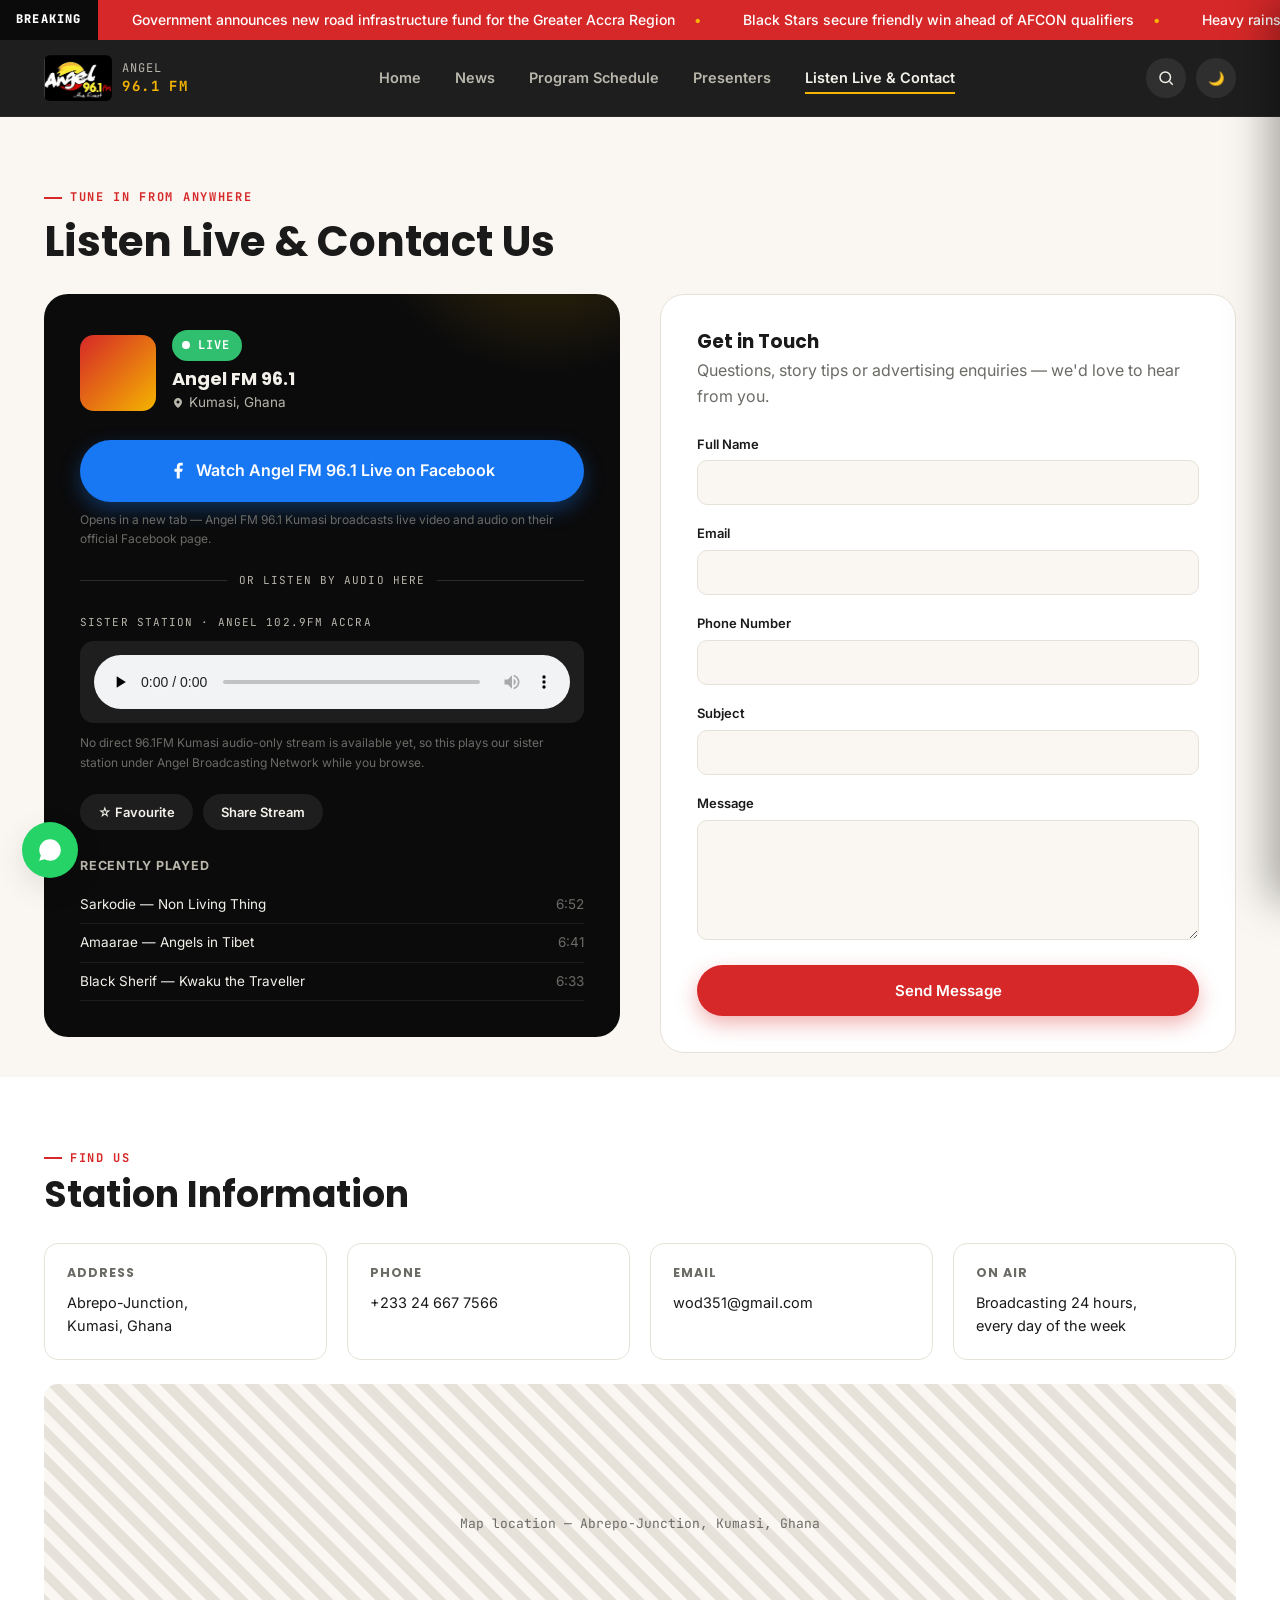
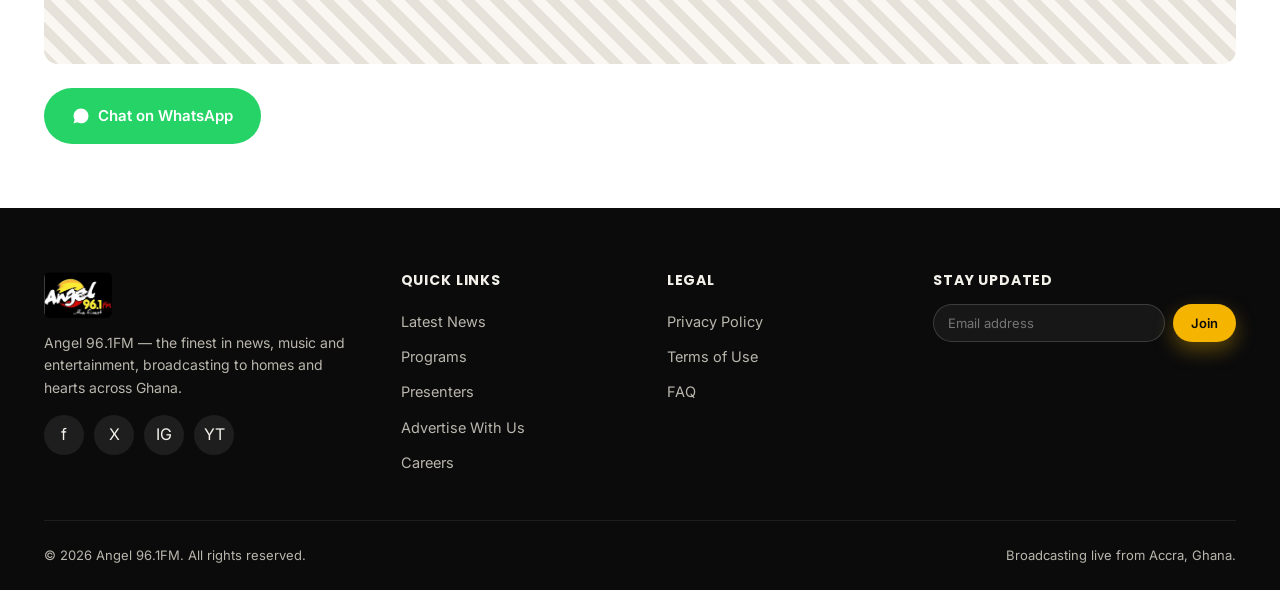
==== listen.html @ 58bf3970 "Add files via upload" ====
<!DOCTYPE html>
<html lang="en">
<head>
<meta charset="UTF-8" />
<meta name="viewport" content="width=device-width, initial-scale=1.0" />
<title>Listen Live & Contact | Angel 96.1FM</title>
<meta name="description" content="Listen to Angel 96.1FM live online and get in touch with the station — address, phone, email and contact form." />
<link rel="icon" href="images/logo.jpg" />
<link rel="preconnect" href="https://fonts.googleapis.com" />
<link rel="preconnect" href="https://fonts.gstatic.com" crossorigin />
<link href="https://fonts.googleapis.com/css2?family=Poppins:wght@500;600;700;800&family=Inter:wght@400;500;600;700&family=JetBrains+Mono:wght@500;700;800&display=swap" rel="stylesheet" />
<link rel="stylesheet" href="css/style.css" />
<link rel="stylesheet" href="css/pages.css" />
<link rel="stylesheet" href="css/animations.css" />
<link rel="stylesheet" href="css/responsive.css" />
</head>
<body>
<a href="#main" class="skip-link">Skip to content</a>

<header class="site-header">
  <div class="ticker" role="marquee" aria-label="Breaking news">
    <span class="ticker-tag">BREAKING</span>
    <div class="ticker-track">
      <span>Government announces new road infrastructure fund for the Greater Accra Region</span>
      <span>Black Stars secure friendly win ahead of AFCON qualifiers</span>
      <span>Heavy rains expected this weekend — Meteo Agency issues advisory</span>
      <span>Government announces new road infrastructure fund for the Greater Accra Region</span>
      <span>Black Stars secure friendly win ahead of AFCON qualifiers</span>
    </div>
  </div>
  <div class="container header-inner">
    <a href="index.html" class="brand" aria-label="Angel 96.1FM Home">
      <img src="images/logo.jpg" alt="Angel 96.1FM logo" width="46" height="46" />
      <span class="brand-text">ANGEL<strong>96.1 FM</strong></span>
    </a>
    <nav class="main-nav" aria-label="Primary">
      <a href="index.html">Home</a>
      <a href="news.html">News</a>
      <a href="schedule.html">Program Schedule</a>
      <a href="presenters.html">Presenters</a>
      <a href="listen.html">Listen Live &amp; Contact</a>
    </nav>
    <div class="header-actions">
      <button class="icon-btn search-toggle" aria-label="Toggle search" aria-expanded="false">
        <svg width="18" height="18" viewBox="0 0 24 24" fill="none" stroke="currentColor" stroke-width="2"><circle cx="11" cy="11" r="7"/><path d="m21 21-4.3-4.3"/></svg>
      </button>
      <button class="icon-btn theme-toggle" aria-label="Toggle dark mode">🌙</button>
      <button class="icon-btn hamburger" aria-label="Open menu" aria-expanded="false">
        <svg width="20" height="20" viewBox="0 0 24 24" fill="none" stroke="currentColor" stroke-width="2"><path d="M3 6h18M3 12h18M3 18h18"/></svg>
      </button>
    </div>
  </div>
  <div class="search-panel">
    <div class="container">
      <form role="search">
        <label class="visually-hidden" for="site-search">Search</label>
        <input id="site-search" type="search" placeholder="Search news, presenters, programs…" autocomplete="off" />
        <button type="submit" class="btn btn-gold btn-sm">Search</button>
      </form>
    </div>
  </div>
</header>

<div class="scrim"></div>
<nav class="mobile-nav" aria-label="Mobile">
  <button class="icon-btn close-drawer" aria-label="Close menu">
    <svg width="18" height="18" viewBox="0 0 24 24" fill="none" stroke="currentColor" stroke-width="2"><path d="M18 6 6 18M6 6l12 12"/></svg>
  </button>
  <a href="index.html">Home</a>
  <a href="news.html">News</a>
  <a href="schedule.html">Program Schedule</a>
  <a href="presenters.html">Presenters</a>
  <a href="listen.html">Listen Live &amp; Contact</a>
</nav>

<main id="main">
  <section style="padding-bottom:24px;">
    <div class="container">
      <span class="eyebrow">Tune in from anywhere</span>
      <h1 style="font-size:clamp(28px,4vw,42px);margin:10px 0 28px;">Listen Live &amp; Contact Us</h1>

      <div class="listen-split">

        <!-- ============ AUDIO PLAYER ============ -->
        <div class="player-card reveal" data-player>
          <div class="player-top">
            <div class="player-art-wrap">
              <span class="signal-ring" aria-hidden="true"></span>
              <span class="signal-ring r2" aria-hidden="true"></span>
              <span class="signal-ring r3" aria-hidden="true"></span>
              <div class="player-art floaty" aria-hidden="true"></div>
            </div>
            <div class="player-track">
              <span class="live-badge"><span class="live-dot"></span>LIVE</span>
              <h4 style="margin-top:8px;">Angel FM 96.1</h4>
              <p class="player-location">
                <svg width="12" height="12" viewBox="0 0 24 24" fill="currentColor"><path d="M12 2C7.6 2 4 5.6 4 10c0 6 8 12 8 12s8-6 8-12c0-4.4-3.6-8-8-8Zm0 11a3 3 0 1 1 0-6 3 3 0 0 1 0 6Z"/></svg>
                Kumasi, Ghana
              </p>
            </div>
          </div>

          <a href="https://www.facebook.com/angelfmkumasi/live/" target="_blank" rel="noopener"
             class="btn btn-facebook btn-block" style="margin-top:24px;position:relative;z-index:2;font-size:16px;padding:16px;">
            <svg width="18" height="18" viewBox="0 0 24 24" fill="currentColor"><path d="M13 22v-9h3l1-4h-4V6.5c0-1.16.32-1.95 2-1.95h2V1.09C16.66 1.06 15.44 1 14 1c-2.9 0-4.9 1.77-4.9 5.02V9H6v4h3v9h4z"/></svg>
            Watch Angel FM 96.1 Live on Facebook
          </a>
          <p class="text-muted" style="font-size:12px;margin-top:8px;position:relative;z-index:2;">
            Opens in a new tab — Angel FM 96.1 Kumasi broadcasts live video and audio on their official Facebook page.
          </p>

          <div class="listen-divider">or listen by audio here</div>

          <span class="listen-option-label">Sister station · Angel 102.9FM Accra</span>
          <div style="position:relative;z-index:2;background:rgba(255,255,255,.08);border-radius:14px;padding:14px;">
            <audio controls preload="none" style="width:100%;display:block;" aria-label="Angel 102.9FM Accra live stream">
              <source src="https://angelfmaccra-atunwadigital.streamguys1.com/angelfmaccra" type="audio/mpeg" />
              Your browser doesn't support embedded audio.
              <a href="https://angelfmaccra-atunwadigital.streamguys1.com/angelfmaccra" style="color:var(--gold);">Open the stream directly</a>.
            </audio>
          </div>
          <p class="text-muted" style="font-size:12px;margin-top:10px;position:relative;z-index:2;">
            No direct 96.1FM Kumasi audio-only stream is available yet, so this plays our sister station under Angel Broadcasting Network while you browse.
          </p>

          <div class="player-actions">
            <button class="btn btn-ghost btn-sm" data-favorite>☆ Favourite</button>
            <button class="btn btn-ghost btn-sm" data-share>Share Stream</button>
          </div>

          <div class="recently-played">
            <h5>Recently Played</h5>
            <div class="rp-item"><span>Sarkodie — Non Living Thing</span><span class="text-muted">6:52</span></div>
            <div class="rp-item"><span>Amaarae — Angels in Tibet</span><span class="text-muted">6:41</span></div>
            <div class="rp-item"><span>Black Sherif — Kwaku the Traveller</span><span class="text-muted">6:33</span></div>
          </div>
        </div>

        <!-- ============ CONTACT FORM ============ -->
        <div class="contact-form reveal">
          <h3 style="margin-bottom:6px;">Get in Touch</h3>
          <p class="text-muted" style="margin-bottom:24px;">Questions, story tips or advertising enquiries — we'd love to hear from you.</p>

          <form data-contact-form novalidate>
            <div class="form-row">
              <label for="full-name">Full Name</label>
              <input id="full-name" type="text" data-required />
              <span class="err-text">Please enter your full name.</span>
            </div>
            <div class="form-row">
              <label for="email">Email</label>
              <input id="email" type="email" data-required />
              <span class="err-text">Please enter a valid email address.</span>
            </div>
            <div class="form-row">
              <label for="phone">Phone Number</label>
              <input id="phone" type="tel" data-required />
              <span class="err-text">Please enter a valid phone number.</span>
            </div>
            <div class="form-row">
              <label for="subject">Subject</label>
              <input id="subject" type="text" data-required />
              <span class="err-text">Please enter a subject.</span>
            </div>
            <div class="form-row">
              <label for="message">Message</label>
              <textarea id="message" data-required></textarea>
              <span class="err-text">Please enter your message.</span>
            </div>
            <button type="submit" class="btn btn-primary btn-block">Send Message</button>
            <p class="form-msg ok form-success hidden" role="status" style="color:var(--live);margin-top:14px;">Thanks — your message has been sent. We'll get back to you shortly.</p>
          </form>
        </div>
      </div>
    </div>
  </section>

  <section class="bg-paper">
    <div class="container">
      <div class="section-head reveal">
        <div><span class="eyebrow">Find us</span><h2>Station Information</h2></div>
      </div>
      <div class="station-info-grid reveal">
        <div class="util-card">
          <h4>Address</h4>
          <p style="font-size:14.5px;">Abrepo-Junction,<br>Kumasi, Ghana</p>
        </div>
        <div class="util-card">
          <h4>Phone</h4>
          <p style="font-size:14.5px;">+233 24 667 7566</p>
        </div>
        <div class="util-card">
          <h4>Email</h4>
          <p style="font-size:14.5px;">wod351@gmail.com</p>
        </div>
        <div class="util-card">
          <h4>On Air</h4>
          <p style="font-size:14.5px;">Broadcasting 24 hours,<br>every day of the week</p>
        </div>
      </div>
      <div class="map-placeholder reveal">Map location — Abrepo-Junction, Kumasi, Ghana</div>
      <div style="margin-top:24px;" class="reveal">
        <a href="https://wa.me/233246677566" class="btn btn-primary" style="background:#25D366;box-shadow:none;">
          <svg width="18" height="18" viewBox="0 0 24 24" fill="currentColor"><path d="M12.04 2C6.58 2 2.13 6.45 2.13 11.91c0 1.9.53 3.68 1.44 5.2L2 22l5.02-1.53a9.86 9.86 0 0 0 5.02 1.36h.01c5.46 0 9.9-4.45 9.9-9.92C21.95 6.45 17.5 2 12.04 2Z"/></svg>
          Chat on WhatsApp
        </a>
      </div>
    </div>
  </section>
</main>

<a href="https://wa.me/233246677566" class="wa-float" aria-label="Chat on WhatsApp">
  <svg width="26" height="26" viewBox="0 0 24 24" fill="currentColor"><path d="M12.04 2C6.58 2 2.13 6.45 2.13 11.91c0 1.9.53 3.68 1.44 5.2L2 22l5.02-1.53a9.86 9.86 0 0 0 5.02 1.36h.01c5.46 0 9.9-4.45 9.9-9.92C21.95 6.45 17.5 2 12.04 2Z"/></svg>
</a>

<footer class="site-footer">
  <div class="container">
    <div class="footer-grid">
      <div class="footer-brand">
        <a href="index.html" class="brand"><img src="images/logo.jpg" alt="Angel 96.1FM" width="42" height="42" /></a>
        <p>Angel 96.1FM — the finest in news, music and entertainment, broadcasting to homes and hearts across Ghana.</p>
        <div class="footer-social">
          <a href="https://www.facebook.com/angelfmkumasi/" target="_blank" rel="noopener" class="icon-btn" aria-label="Facebook">f</a>
          <a href="#" class="icon-btn" aria-label="Twitter">X</a>
          <a href="#" class="icon-btn" aria-label="Instagram">IG</a>
          <a href="#" class="icon-btn" aria-label="YouTube">YT</a>
        </div>
      </div>
      <div class="footer-col">
        <h4>Quick Links</h4>
        <a href="news.html">Latest News</a>
        <a href="schedule.html">Programs</a>
        <a href="presenters.html">Presenters</a>
        <a href="listen.html">Advertise With Us</a>
        <a href="#">Careers</a>
      </div>
      <div class="footer-col programs">
        <h4>Legal</h4>
        <a href="#">Privacy Policy</a>
        <a href="#">Terms of Use</a>
        <a href="#">FAQ</a>
      </div>
      <div class="footer-col">
        <h4>Stay Updated</h4>
        <form class="newsletter-mini" novalidate>
          <input type="email" placeholder="Email address" required aria-label="Email address" />
          <button type="submit" class="btn btn-gold btn-sm">Join</button>
        </form>
        <div class="form-msg" role="status"></div>
      </div>
    </div>
    <div class="footer-bottom">
      <span>© 2026 Angel 96.1FM. All rights reserved.</span>
      <span>Broadcasting live from Accra, Ghana.</span>
    </div>
  </div>
</footer>

<button class="back-to-top" aria-label="Back to top">
  <svg width="20" height="20" viewBox="0 0 24 24" fill="none" stroke="currentColor" stroke-width="2"><path d="m18 15-6-6-6 6"/></svg>
</button>

<script src="js/app.js"></script>
<script src="js/search.js"></script>
<script src="js/audio.js"></script>
</body>
</html>
---- css/style.css ----
/* ============================================================
   ANGEL 96.1FM — CORE STYLESHEET
   Design tokens, base elements, header, footer, shared components
   ============================================================ */

/* ---------- Design Tokens ---------- */
:root{
  /* Brand palette — pulled from the station's own logo mark */
  --ink:        #0B0B0C;   /* near-black, header/hero/footer ground */
  --ink-soft:   #17171A;   /* raised panels on dark ground */
  --red:        #D62828;   /* Angel red */
  --red-dark:   #A81E1E;
  --gold:       #F4B400;   /* sunburst gold from the logo */
  --gold-soft:  #FFD866;
  --cream:      #FAF7F2;   /* page background */
  --paper:      #FFFFFF;   /* card background */
  --line:       #E7E2D9;   /* hairline borders on light ground */
  --text:       #1A1A1A;
  --text-muted: #6B6B66;
  --text-on-ink:#F3F1EA;
  --text-on-ink-muted: #B9B6AC;
  --live:       #2FBF6E;   /* on-air green */

  --font-display: "Poppins", "Segoe UI", sans-serif;
  --font-body:    "Inter", "Segoe UI", sans-serif;
  --font-mono:    "JetBrains Mono", "Courier New", monospace;

  --radius-sm: 8px;
  --radius-md: 14px;
  --radius-lg: 24px;

  --shadow-sm: 0 2px 10px rgba(11,11,12,0.06);
  --shadow-md: 0 10px 30px rgba(11,11,12,0.10);
  --shadow-lg: 0 20px 60px rgba(11,11,12,0.18);

  --ease: cubic-bezier(.22,.9,.32,1);
  --header-h: 76px;
  --ticker-h: 40px;
}

[data-theme="dark"]{
  --cream: #101012;
  --paper: #18181B;
  --line:  #2A2A2E;
  --text:  #F3F1EA;
  --text-muted: #9C998F;
  --text-on-ink: #F3F1EA;
}

/* ---------- Reset ---------- */
*, *::before, *::after{ box-sizing:border-box; }
html{ scroll-behavior:smooth; }
body{
  margin:0;
  background:var(--cream);
  color:var(--text);
  font-family:var(--font-body);
  line-height:1.6;
  -webkit-font-smoothing:antialiased;
  transition:background .35s var(--ease), color .35s var(--ease);
}
img{ max-width:100%; display:block; }
a{ color:inherit; text-decoration:none; }
ul{ margin:0; padding:0; list-style:none; }
button{ font-family:inherit; cursor:pointer; }
input, textarea, select{ font-family:inherit; }
h1,h2,h3,h4{ font-family:var(--font-display); margin:0; line-height:1.15; }
p{ margin:0; }

.container{ max-width:1240px; margin:0 auto; padding:0 24px; }

/* Visible focus states — accessibility */
a:focus-visible, button:focus-visible, input:focus-visible,
textarea:focus-visible, select:focus-visible, [tabindex]:focus-visible{
  outline:3px solid var(--gold);
  outline-offset:2px;
  border-radius:4px;
}
.skip-link{
  position:absolute; left:-999px; top:0; background:var(--gold); color:var(--ink);
  padding:10px 16px; z-index:2000; font-weight:600; border-radius:0 0 8px 0;
}
.skip-link:focus{ left:0; }

@media (prefers-reduced-motion: reduce){
  *{ animation-duration:0.001ms !important; animation-iteration-count:1 !important; transition-duration:0.001ms !important; scroll-behavior:auto !important; }
}

/* ---------- Eyebrow / section labels ---------- */
.eyebrow{
  display:inline-flex; align-items:center; gap:8px;
  font-family:var(--font-mono); font-size:12px; letter-spacing:.14em; text-transform:uppercase;
  color:var(--red); font-weight:700;
}
.eyebrow::before{ content:""; width:18px; height:2px; background:var(--red); display:inline-block; }

.section-head{ display:flex; align-items:flex-end; justify-content:space-between; gap:16px; margin-bottom:28px; flex-wrap:wrap; }
.section-head h2{ font-size:clamp(24px,3.2vw,36px); margin-top:6px; }
.section-link{ font-weight:600; font-size:14px; color:var(--red); border-bottom:2px solid transparent; transition:border-color .2s var(--ease); white-space:nowrap; }
.section-link:hover{ border-color:var(--red); }

section{ padding:64px 0; }
.bg-ink{ background:var(--ink); color:var(--text-on-ink); }
.bg-paper{ background:var(--paper); }

/* ---------- Buttons ---------- */
.btn{
  display:inline-flex; align-items:center; justify-content:center; gap:8px;
  padding:14px 26px; border-radius:999px; font-weight:600; font-size:15px;
  border:2px solid transparent; transition:transform .25s var(--ease), box-shadow .25s var(--ease), background .25s var(--ease), color .25s var(--ease);
  white-space:nowrap;
}
.btn:hover{ transform:translateY(-2px); }
.btn-primary{ background:var(--red); color:#fff; box-shadow:0 8px 20px rgba(214,40,40,.35); }
.btn-primary:hover{ background:var(--red-dark); box-shadow:0 12px 28px rgba(214,40,40,.45); }
.btn-gold{ background:var(--gold); color:var(--ink); box-shadow:0 8px 20px rgba(244,180,0,.35); }
.btn-gold:hover{ background:var(--gold-soft); }
.btn-outline{ background:transparent; border-color:currentColor; color:inherit; }
.btn-outline:hover{ background:currentColor; }
.btn-outline:hover{ color:var(--ink); }
.btn-ghost{ background:rgba(255,255,255,.08); color:var(--text-on-ink); }
.btn-sm{ padding:8px 16px; font-size:13px; }
.btn-block{ width:100%; }

/* ---------- Live pulse badge ---------- */
.live-badge{
  display:inline-flex; align-items:center; gap:8px; background:var(--live); color:#fff;
  font-family:var(--font-mono); font-weight:700; font-size:12px; letter-spacing:.08em;
  padding:6px 12px 6px 10px; border-radius:999px;
}
.live-dot{ width:8px; height:8px; border-radius:50%; background:#fff; animation:pulse 1.6s infinite; }

/* ---------- Header ---------- */
.site-header{
  position:sticky; top:0; z-index:1000;
  background:rgba(11,11,12,.92); backdrop-filter:blur(10px);
  border-bottom:1px solid rgba(255,255,255,.08);
  transition:transform .3s var(--ease);
}
.header-inner{
  height:var(--header-h); display:flex; align-items:center; gap:20px; justify-content:space-between;
}
.brand{ display:flex; align-items:center; gap:10px; flex-shrink:0; }
.brand img{ height:46px; width:auto; border-radius:6px; }
.brand-text{ font-family:var(--font-mono); font-size:12px; color:var(--text-on-ink-muted); letter-spacing:.08em; line-height:1.3; }
.brand-text strong{ display:block; color:var(--gold); font-size:14px; letter-spacing:.1em; }

.main-nav{ display:flex; align-items:center; gap:2px; }
.main-nav a{
  position:relative; padding:10px 16px; font-weight:600; font-size:14.5px; color:var(--text-on-ink-muted);
  transition:color .2s var(--ease);
}
.main-nav a::after{
  content:""; position:absolute; left:16px; right:16px; bottom:6px; height:2px; background:var(--gold);
  transform:scaleX(0); transform-origin:left; transition:transform .25s var(--ease);
}
.main-nav a:hover, .main-nav a.active{ color:var(--text-on-ink); }
.main-nav a:hover::after, .main-nav a.active::after{ transform:scaleX(1); }

.header-actions{ display:flex; align-items:center; gap:10px; }
.icon-btn{
  width:40px; height:40px; display:inline-flex; align-items:center; justify-content:center;
  border-radius:50%; background:rgba(255,255,255,.08); color:var(--text-on-ink); border:none;
  transition:background .2s var(--ease), transform .2s var(--ease);
}
.icon-btn:hover{ background:rgba(255,255,255,.18); transform:translateY(-1px); }
.hamburger{ display:none; }

.search-panel{
  position:absolute; left:0; right:0; top:100%; background:var(--ink-soft);
  border-bottom:1px solid rgba(255,255,255,.08); padding:0; max-height:0; overflow:hidden;
  transition:max-height .3s var(--ease), padding .3s var(--ease);
}
.search-panel.open{ max-height:120px; padding:20px 0; }
.search-panel form{ display:flex; gap:10px; }
.search-panel input{
  flex:1; background:rgba(255,255,255,.06); border:1px solid rgba(255,255,255,.14); color:#fff;
  padding:14px 18px; border-radius:999px; font-size:15px;
}
.search-panel input::placeholder{ color:var(--text-on-ink-muted); }

/* ---------- Breaking news ticker ---------- */
.ticker{
  background:var(--red); color:#fff; height:var(--ticker-h); overflow:hidden; position:relative;
  display:flex; align-items:center;
}
.ticker-tag{
  background:var(--ink); font-family:var(--font-mono); font-weight:800; font-size:12px; letter-spacing:.1em;
  padding:0 16px; height:100%; display:flex; align-items:center; flex-shrink:0; z-index:2;
}
.ticker-track{ display:flex; white-space:nowrap; animation:ticker 28s linear infinite; }
.ticker-track span{ padding:0 34px; font-size:14px; font-weight:500; position:relative; }
.ticker-track span::after{ content:"•"; position:absolute; right:8px; color:var(--gold); }
.ticker:hover .ticker-track{ animation-play-state:paused; }

/* ---------- Mobile nav drawer ---------- */
.mobile-nav{
  position:fixed; inset:0 0 0 auto; width:min(320px,84vw); background:var(--ink-soft); z-index:1200;
  transform:translateX(100%); transition:transform .35s var(--ease); padding:100px 28px 28px;
  box-shadow:-10px 0 40px rgba(0,0,0,.35);
}
.mobile-nav.open{ transform:translateX(0); }
.mobile-nav a{ display:block; padding:16px 0; font-size:19px; font-weight:600; color:var(--text-on-ink); border-bottom:1px solid rgba(255,255,255,.08); }
.mobile-nav .close-drawer{ position:absolute; top:24px; right:24px; }
.scrim{ position:fixed; inset:0; background:rgba(0,0,0,.5); z-index:1100; opacity:0; pointer-events:none; transition:opacity .3s var(--ease); }
.scrim.show{ opacity:1; pointer-events:auto; }

/* ---------- Footer ---------- */
.site-footer{ background:var(--ink); color:var(--text-on-ink-muted); padding-top:64px; }
.footer-grid{ display:grid; grid-template-columns:1.4fr 1fr 1fr 1.2fr; gap:40px; padding-bottom:40px; border-bottom:1px solid rgba(255,255,255,.08); }
.footer-brand p{ margin-top:14px; font-size:14px; max-width:320px; }
.footer-col h4{ color:var(--text-on-ink); font-size:14px; letter-spacing:.06em; text-transform:uppercase; margin-bottom:16px; }
.footer-col a{ display:block; padding:6px 0; font-size:14.5px; transition:color .2s var(--ease), transform .2s var(--ease); }
.footer-col a:hover{ color:var(--gold); transform:translateX(3px); }
.footer-social{ display:flex; gap:10px; margin-top:16px; }
.newsletter-mini{ display:flex; gap:8px; margin-top:14px; }
.newsletter-mini input{ flex:1; padding:10px 14px; border-radius:999px; border:1px solid rgba(255,255,255,.16); background:rgba(255,255,255,.05); color:#fff; font-size:13px; }
.footer-bottom{ display:flex; justify-content:space-between; align-items:center; padding:24px 0; font-size:13px; flex-wrap:wrap; gap:12px; }

.back-to-top{
  position:fixed; right:22px; bottom:22px; width:48px; height:48px; border-radius:50%;
  background:var(--gold); color:var(--ink); border:none; display:flex; align-items:center; justify-content:center;
  box-shadow:var(--shadow-md); opacity:0; pointer-events:none; transform:translateY(12px);
  transition:opacity .3s var(--ease), transform .3s var(--ease); z-index:900;
}
.back-to-top.show{ opacity:1; pointer-events:auto; transform:translateY(0); }

/* ---------- Sticky mobile listen button ---------- */
.sticky-listen{
  position:fixed; left:0; right:0; bottom:0; z-index:950; display:none;
  background:var(--ink); padding:12px 16px; border-top:1px solid rgba(255,255,255,.1);
}

/* ---------- Cards ---------- */
.card{
  background:var(--paper); border-radius:var(--radius-md); overflow:hidden; border:1px solid var(--line);
  transition:transform .3s var(--ease), box-shadow .3s var(--ease);
}
.card:hover{ transform:translateY(-6px); box-shadow:var(--shadow-md); }
.card-media{ position:relative; aspect-ratio:16/10; overflow:hidden; background:#ddd; }
.card-media img{ width:100%; height:100%; object-fit:cover; transition:transform .5s var(--ease); }
.card:hover .card-media img{ transform:scale(1.08); }
.card-cat{
  position:absolute; top:12px; left:12px; background:var(--red); color:#fff; font-size:11px; font-weight:700;
  letter-spacing:.06em; text-transform:uppercase; padding:5px 10px; border-radius:999px;
}
.card-body{ padding:18px 20px 20px; }
.card-body h3{ font-size:18px; margin-bottom:8px; }
.card-meta{ display:flex; gap:12px; font-size:12.5px; color:var(--text-muted); margin-top:12px; font-family:var(--font-mono); }
.card-desc{ color:var(--text-muted); font-size:14.5px; }
.card-readmore{ display:inline-flex; align-items:center; gap:6px; margin-top:14px; font-weight:700; font-size:13.5px; color:var(--red); }
.card-readmore svg{ transition:transform .2s var(--ease); }
.card:hover .card-readmore svg{ transform:translateX(4px); }

/* Loading skeleton */
.skeleton{ position:relative; overflow:hidden; background:var(--line); }
.skeleton::after{
  content:""; position:absolute; inset:0; transform:translateX(-100%);
  background:linear-gradient(90deg, transparent, rgba(255,255,255,.5), transparent);
  animation:shimmer 1.4s infinite;
}

/* ---------- Reveal on scroll ---------- */
.reveal{ opacity:0; transform:translateY(24px); transition:opacity .7s var(--ease), transform .7s var(--ease); }
.reveal.in{ opacity:1; transform:translateY(0); }

/* ---------- Frequency dial signature element ---------- */
.dial{
  position:relative; width:180px; height:180px; border-radius:50%;
  background:conic-gradient(from -90deg, var(--gold) 0deg, var(--gold-soft) 40deg, transparent 41deg 360deg);
  display:flex; align-items:center; justify-content:center; flex-shrink:0;
}
.dial::before{ content:""; position:absolute; inset:14px; border-radius:50%; background:var(--ink); border:1px solid rgba(255,255,255,.1); }
.dial-readout{ position:relative; z-index:2; text-align:center; font-family:var(--font-mono); color:var(--text-on-ink); }
.dial-readout .num{ font-size:30px; font-weight:800; color:var(--gold); }
.dial-readout .unit{ font-size:11px; letter-spacing:.14em; color:var(--text-on-ink-muted); }

/* ---------- Utility ---------- */
.hidden{ display:none !important; }
.text-muted{ color:var(--text-muted); }
.center{ text-align:center; }
---- css/pages.css ----
/* ============================================================
   ANGEL 96.1FM — PAGE SECTIONS
   ============================================================ */

/* ---------- Grids ---------- */
.grid-2{ display:grid; grid-template-columns:1fr 1fr; gap:24px; }
.grid-3{ display:grid; grid-template-columns:repeat(3,1fr); gap:24px; }
.grid-4{ display:grid; grid-template-columns:repeat(4,1fr); gap:20px; }

/* ---------- HERO ---------- */
.hero{
  position:relative; background:var(--ink); color:var(--text-on-ink); overflow:hidden;
  padding:72px 0 88px;
}
.hero::before{
  content:""; position:absolute; top:-30%; right:-10%; width:640px; height:640px; border-radius:50%;
  background:radial-gradient(circle, rgba(244,180,0,.28), transparent 70%); filter:blur(10px);
}
.hero::after{
  content:""; position:absolute; bottom:-40%; left:-10%; width:500px; height:500px; border-radius:50%;
  background:radial-gradient(circle, rgba(214,40,40,.22), transparent 70%);
}
.hero-grid{ position:relative; z-index:2; display:grid; grid-template-columns:1.2fr .8fr; gap:48px; align-items:center; }
.hero .eyebrow{ color:var(--gold); }
.hero .eyebrow::before{ background:var(--gold); }
.hero h1{ font-size:clamp(38px,5.4vw,64px); margin:14px 0 16px; }
.hero h1 span{ color:var(--gold); }
.hero-sub{ color:var(--text-on-ink-muted); font-size:17px; max-width:520px; margin-bottom:10px; }
.hero-now{
  display:flex; align-items:center; gap:12px; margin:22px 0 28px; padding:12px 16px;
  background:rgba(255,255,255,.06); border:1px solid rgba(255,255,255,.1); border-radius:999px; width:fit-content;
}
.hero-now .eq{ height:16px; }
.hero-now b{ font-weight:700; }
.hero-ctas{ display:flex; gap:14px; flex-wrap:wrap; }

/* ---------- Search bar (page-wide) ---------- */
.search-inline{ display:flex; gap:10px; max-width:520px; margin:0 auto; }
.search-inline input{
  flex:1; padding:14px 18px; border-radius:999px; border:1px solid var(--line); background:var(--paper); color:var(--text); font-size:15px;
}

/* ---------- Weather / clock / social row ---------- */
.util-row{ display:grid; grid-template-columns:1fr 1fr 1.4fr; gap:20px; }
.util-card{ background:var(--paper); border:1px solid var(--line); border-radius:var(--radius-md); padding:22px; }
.util-card h4{ font-size:12.5px; text-transform:uppercase; letter-spacing:.08em; color:var(--text-muted); margin-bottom:10px; }
.weather-row{ display:flex; align-items:center; justify-content:space-between; }
.weather-temp{ font-family:var(--font-mono); font-size:34px; font-weight:700; }
.clock-display{ font-family:var(--font-mono); font-size:34px; font-weight:700; letter-spacing:.03em; }
.clock-date{ color:var(--text-muted); font-size:13px; margin-top:4px; }
.social-mini{ display:flex; gap:12px; }
.social-mini-card{ flex:1; background:var(--cream); border-radius:var(--radius-sm); padding:14px; text-align:center; border:1px solid var(--line); }
.social-mini-card svg{ margin:0 auto 8px; }

/* ---------- Live Now ---------- */
.live-now{ background:linear-gradient(135deg, var(--ink) 0%, #1c1c1f 100%); color:var(--text-on-ink); border-radius:var(--radius-lg); padding:40px; }
.live-now-grid{ display:grid; grid-template-columns:auto 1fr auto; gap:32px; align-items:center; }
.live-now-art{ width:110px; height:110px; border-radius:var(--radius-md); background:linear-gradient(135deg,var(--red),var(--gold)); display:flex; align-items:center; justify-content:center; }
.live-now-info .show-name{ font-size:24px; margin:10px 0 4px; }
.live-now-info .host{ color:var(--text-on-ink-muted); font-size:14.5px; }
.live-now-stats{ display:flex; gap:28px; align-items:center; }
.stat-block{ text-align:center; }
.stat-block .n{ font-family:var(--font-mono); font-size:26px; font-weight:800; color:var(--gold); }
.stat-block .l{ font-size:11px; color:var(--text-on-ink-muted); letter-spacing:.06em; text-transform:uppercase; }

/* ---------- Ad banner ---------- */
.ad-banner{
  border:2px dashed var(--line); border-radius:var(--radius-md); padding:32px; text-align:center;
  color:var(--text-muted); font-family:var(--font-mono); font-size:13px; letter-spacing:.06em;
}
.ad-sidebar{ height:280px; }

/* ---------- Ad slot carousel (placeholder sponsor creative) ---------- */
.ad-slot{
  position:relative; border-radius:var(--radius-md); overflow:hidden; min-height:120px;
  display:flex; align-items:center; box-shadow:var(--shadow-sm);
}
.ad-slot.ad-sidebar-slot{ min-height:280px; flex-direction:column; justify-content:center; text-align:center; padding:28px 22px; }
.ad-slot-label{
  position:absolute; top:10px; left:10px; font-family:var(--font-mono); font-size:9.5px; letter-spacing:.1em;
  text-transform:uppercase; background:rgba(0,0,0,.25); color:#fff; padding:3px 8px; border-radius:999px; z-index:2;
}
.ad-slide{
  position:absolute; inset:0; display:flex; align-items:center; gap:20px; padding:26px 32px;
  opacity:0; transition:opacity .6s var(--ease); pointer-events:none;
}
.ad-slide.active{ opacity:1; pointer-events:auto; }
.ad-sidebar-slot .ad-slide{ flex-direction:column; justify-content:center; text-align:center; padding:28px 22px; }
.ad-brand-mark{
  width:56px; height:56px; border-radius:14px; display:flex; align-items:center; justify-content:center;
  font-family:var(--font-display); font-weight:800; font-size:20px; flex-shrink:0; color:#fff;
}
.ad-sidebar-slot .ad-brand-mark{ width:64px; height:64px; margin-bottom:14px; font-size:22px; }
.ad-copy{ flex:1; min-width:0; }
.ad-copy .ad-tag{ font-family:var(--font-mono); font-size:10.5px; letter-spacing:.1em; text-transform:uppercase; opacity:.75; }
.ad-copy h4{ font-size:17px; margin:4px 0 4px; }
.ad-copy p{ font-size:13px; opacity:.85; }
.ad-slide .btn{ margin-top:10px; flex-shrink:0; }
.ad-dots{ position:absolute; bottom:10px; left:50%; transform:translateX(-50%); display:flex; gap:6px; z-index:3; }
.ad-dots button{ width:6px; height:6px; border-radius:50%; background:rgba(255,255,255,.5); border:none; padding:0; }
.ad-dots button.active{ background:#fff; width:16px; border-radius:4px; transition:width .3s var(--ease); }

/* Brand palettes — used only as mockup placeholders for local sponsor slots */
.ad-adonko{ background:linear-gradient(120deg,#7a1220,#b3182b); color:#fff; }
.ad-adonko .ad-brand-mark{ background:#f4c430; color:#7a1220; }
.ad-mtn{ background:linear-gradient(120deg,#ffcb05,#ffe066); color:#1a1a1a; }
.ad-mtn .ad-brand-mark{ background:#1a1a1a; color:#ffcb05; }
.ad-telecel{ background:linear-gradient(120deg,#8a1538,#c41e4f); color:#fff; }
.ad-telecel .ad-brand-mark{ background:#fff; color:#8a1538; }
.ad-kasapreko{ background:linear-gradient(120deg,#0b3d2e,#146b4f); color:#fff; }
.ad-kasapreko .ad-brand-mark{ background:#f4c430; color:#0b3d2e; }
.ad-voltic{ background:linear-gradient(120deg,#004c97,#0077c8); color:#fff; }
.ad-voltic .ad-brand-mark{ background:#fff; color:#004c97; }

/* ---------- Newsletter ---------- */
.newsletter-block{
  background:var(--red); color:#fff; border-radius:var(--radius-lg); padding:46px; display:flex;
  align-items:center; justify-content:space-between; gap:24px; flex-wrap:wrap;
}
.newsletter-block h3{ font-size:26px; margin-bottom:6px; }
.newsletter-form{ display:flex; gap:10px; flex-wrap:wrap; }
.newsletter-form input{ padding:14px 18px; border-radius:999px; border:none; min-width:240px; font-size:15px; }
.form-msg{ font-size:13px; margin-top:8px; font-weight:600; }
.form-msg.ok{ color:var(--live); }
.form-msg.err{ color:#ffdada; }

/* ============================================================
   NEWS PAGE
   ============================================================ */
.featured-story{ position:relative; border-radius:var(--radius-lg); overflow:hidden; min-height:420px; display:flex; align-items:flex-end; }
.featured-story img{ position:absolute; inset:0; width:100%; height:100%; object-fit:cover; }
.featured-story::after{ content:""; position:absolute; inset:0; background:linear-gradient(0deg, rgba(0,0,0,.85), rgba(0,0,0,.1) 60%); }
.featured-story-content{ position:relative; z-index:2; color:#fff; padding:40px; max-width:720px; }
.featured-story-content h2{ font-size:clamp(24px,3.4vw,38px); margin:12px 0; }

.news-cats{ display:flex; gap:10px; flex-wrap:wrap; margin:32px 0; }
.cat-btn{
  padding:10px 18px; border-radius:999px; border:1px solid var(--line); background:var(--paper); font-weight:600; font-size:13.5px;
  transition:all .2s var(--ease);
}
.cat-btn:hover{ border-color:var(--red); color:var(--red); }
.cat-btn.active{ background:var(--red); color:#fff; border-color:var(--red); }

.news-layout{ display:grid; grid-template-columns:2fr 1fr; gap:40px; align-items:start; }
.article-row{ display:grid; grid-template-columns:220px 1fr; gap:20px; padding:20px 0; border-bottom:1px solid var(--line); }
.article-row .card-media{ border-radius:var(--radius-sm); aspect-ratio:4/3; }
.article-row h3{ font-size:19px; margin-bottom:6px; }
.article-row .card-meta{ flex-wrap:wrap; }

.sidebar-box{ background:var(--paper); border:1px solid var(--line); border-radius:var(--radius-md); padding:22px; margin-bottom:24px; }
.sidebar-box h4{ font-size:14px; text-transform:uppercase; letter-spacing:.06em; margin-bottom:16px; color:var(--text-muted); }
.trend-item{ display:flex; gap:12px; padding:10px 0; border-bottom:1px solid var(--line); }
.trend-item:last-child{ border-bottom:none; }
.trend-rank{ font-family:var(--font-mono); font-weight:800; color:var(--red); font-size:18px; flex-shrink:0; }
.trend-item h5{ font-size:14px; margin-bottom:4px; }

.share-row{ display:flex; gap:10px; margin:26px 0; }
.share-row .icon-btn{ background:var(--cream); color:var(--text); border:1px solid var(--line); }

.pagination{ display:flex; justify-content:center; gap:8px; margin-top:36px; }
.pagination button{
  width:40px; height:40px; border-radius:50%; border:1px solid var(--line); background:var(--paper); font-weight:700;
}
.pagination button.active{ background:var(--red); color:#fff; border-color:var(--red); }
.pagination button:not(.active):hover{ border-color:var(--red); color:var(--red); }

/* ============================================================
   SCHEDULE PAGE
   ============================================================ */
.schedule-toolbar{ display:flex; justify-content:space-between; align-items:center; gap:20px; flex-wrap:wrap; margin-bottom:20px; }
.filter-chip-row{ display:flex; gap:8px; flex-wrap:wrap; }

.day-tabs{ display:flex; gap:6px; overflow-x:auto; padding-bottom:4px; margin-bottom:20px; }
.day-tab{
  flex:0 0 auto; padding:10px 18px; border-radius:999px; border:1px solid var(--line); background:var(--paper);
  font-weight:700; font-size:13.5px; white-space:nowrap; transition:all .2s var(--ease);
}
.day-tab:hover{ border-color:var(--red); color:var(--red); }
.day-tab.active{ background:var(--ink); color:var(--text-on-ink); border-color:var(--ink); }

.schedule-grid-wrap{ border-radius:var(--radius-md); overflow-x:auto; border:1px solid var(--line); }
.schedule-grid-table{ width:100%; border-collapse:collapse; background:var(--paper); min-width:760px; }
.schedule-grid-table th{ background:var(--ink); color:var(--text-on-ink); padding:12px 8px; font-size:11.5px; text-transform:uppercase; letter-spacing:.05em; text-align:left; }
.schedule-grid-table .time-col{ font-family:var(--font-mono); font-weight:700; color:var(--text-muted); white-space:nowrap; font-size:12px; padding:10px 10px; border-bottom:1px solid var(--line); border-right:1px solid var(--line); vertical-align:top; }
.grid-cell{
  padding:10px 8px; border-bottom:1px solid var(--line); border-right:1px solid var(--line); vertical-align:top;
  cursor:pointer; transition:background .2s var(--ease); font-size:12.5px;
}
.grid-cell:last-child{ border-right:none; }
.grid-cell:hover{ background:var(--cream); }
.grid-cell-name{ display:block; font-weight:700; line-height:1.25; }
.grid-cell-time{ display:block; font-family:var(--font-mono); font-size:10.5px; color:var(--text-muted); margin-top:3px; }
.grid-cell-live{ background:rgba(47,191,110,.1); }
.grid-cell-live .live-badge{ font-size:10px; padding:3px 8px 3px 6px; }

.schedule-list{ display:flex; flex-direction:column; border-radius:var(--radius-md); overflow:hidden; border:1px solid var(--line); background:var(--paper); }
.schedule-item{
  display:flex; align-items:center; gap:18px; padding:18px 20px; text-align:left; background:none; border:none;
  border-bottom:1px solid var(--line); width:100%; transition:background .2s var(--ease);
}
.schedule-item:last-child{ border-bottom:none; }
.schedule-item:hover{ background:var(--cream); }
.schedule-item svg{ flex-shrink:0; color:var(--text-muted); }
.schedule-item-time{
  font-family:var(--font-mono); font-weight:700; font-size:13px; color:var(--text-muted); flex:0 0 150px;
}
.schedule-item-main{ flex:1; display:flex; flex-direction:column; gap:3px; min-width:0; }
.schedule-item-name{ font-weight:700; font-size:15.5px; }
.schedule-item-host{ font-size:13px; color:var(--text-muted); }
.schedule-item-live{ background:rgba(47,191,110,.08); }
.schedule-item-live .schedule-item-time{ color:var(--live); }

.upcoming-strip{ display:flex; gap:16px; overflow-x:auto; padding-bottom:8px; margin-top:32px; }
.upcoming-card{ flex:0 0 220px; background:var(--paper); border:1px solid var(--line); border-radius:var(--radius-md); padding:18px; }
.countdown{ font-family:var(--font-mono); font-size:22px; font-weight:800; color:var(--red); margin-top:8px; }

/* Modal */
.modal-overlay{ position:fixed; inset:0; background:rgba(11,11,12,.68); z-index:1500; display:flex; align-items:center; justify-content:center; padding:20px; opacity:0; pointer-events:none; transition:opacity .25s var(--ease); }
.modal-overlay.open{ opacity:1; pointer-events:auto; }
.modal-box{ background:var(--paper); border-radius:var(--radius-lg); max-width:480px; width:100%; padding:32px; position:relative; transform:translateY(20px) scale(.97); transition:transform .3s var(--ease); }
.modal-overlay.open .modal-box{ transform:translateY(0) scale(1); }
.modal-close{ position:absolute; top:16px; right:16px; }
.modal-box h3{ font-size:24px; margin:6px 0 4px; }
.modal-meta{ display:flex; gap:16px; margin:14px 0; font-size:13.5px; color:var(--text-muted); font-family:var(--font-mono); }
.modal-box p.desc{ color:var(--text-muted); margin-bottom:20px; }

/* ============================================================
   PRESENTERS PAGE
   ============================================================ */
.presenter-featured{ display:grid; grid-template-columns:.9fr 1.1fr; gap:40px; align-items:center; background:var(--paper); border:1px solid var(--line); border-radius:var(--radius-lg); padding:36px; }
.presenter-featured img{ border-radius:var(--radius-md); aspect-ratio:4/5; object-fit:cover; }
.quote-block{ border-left:3px solid var(--gold); padding-left:16px; margin:18px 0; font-style:italic; color:var(--text-muted); }
.achv-row{ display:flex; gap:24px; margin-top:20px; flex-wrap:wrap; }
.achv-row div{ text-align:center; }
.achv-row .n{ font-family:var(--font-mono); font-weight:800; font-size:22px; color:var(--red); }
.achv-row .l{ font-size:12px; color:var(--text-muted); }

.presenter-grid{ display:grid; grid-template-columns:repeat(4,1fr); gap:22px; }
.presenter-card{ text-align:center; }
.presenter-card .card-media{ aspect-ratio:3/4; }
.presenter-card .card-body{ padding:18px; }
.presenter-card .pos{ color:var(--red); font-weight:700; font-size:13px; margin-bottom:4px; }
.presenter-card .show{ color:var(--text-muted); font-size:13px; margin-bottom:14px; }
.presenter-social{ display:flex; justify-content:center; gap:8px; margin:12px 0; }
.presenter-social a{ width:32px; height:32px; border-radius:50%; background:var(--cream); border:1px solid var(--line); display:flex; align-items:center; justify-content:center; }
.presenter-social a:hover{ background:var(--red); color:#fff; border-color:var(--red); }

.gallery-strip{ display:grid; grid-template-columns:repeat(6,1fr); gap:10px; }
.gallery-strip img{ border-radius:var(--radius-sm); aspect-ratio:1/1; object-fit:cover; transition:transform .3s var(--ease); }
.gallery-strip img:hover{ transform:scale(1.05); }

/* ============================================================
   LISTEN LIVE & CONTACT PAGE
   ============================================================ */
.listen-split{ display:grid; grid-template-columns:1fr 1fr; gap:40px; align-items:start; }

.player-card{ background:var(--ink); color:var(--text-on-ink); border-radius:var(--radius-lg); padding:36px; position:relative; overflow:hidden; }
.player-card::before{ content:""; position:absolute; top:-40%; right:-20%; width:380px; height:380px; border-radius:50%; background:radial-gradient(circle, rgba(244,180,0,.25), transparent 70%); }
.player-top{ display:flex; align-items:center; gap:16px; position:relative; z-index:2; }
.player-art-wrap{ position:relative; width:76px; height:76px; flex-shrink:0; display:flex; align-items:center; justify-content:center; }
.signal-ring{
  position:absolute; inset:0; border-radius:50%; border:1.5px solid var(--gold); opacity:0;
  animation:signalPulse 2.8s ease-out infinite;
}
.signal-ring.r2{ animation-delay:.9s; }
.signal-ring.r3{ animation-delay:1.8s; }
@keyframes signalPulse{
  0%{ transform:scale(.9); opacity:.7; }
  100%{ transform:scale(1.9); opacity:0; }
}
.player-art{ width:76px; height:76px; border-radius:14px; background:linear-gradient(135deg,var(--red),var(--gold)); flex-shrink:0; position:relative; z-index:2; }
.player-location{ display:inline-flex; align-items:center; gap:5px; }
.player-track h4{ font-size:18px; }
.player-track p{ color:var(--text-on-ink-muted); font-size:13.5px; margin-top:2px; }

.btn-facebook{ background:#1877F2; color:#fff; box-shadow:0 8px 20px rgba(24,119,242,.35); }
.btn-facebook:hover{ background:#1461cc; }
.listen-divider{ display:flex; align-items:center; gap:12px; margin:24px 0; position:relative; z-index:2; color:var(--text-on-ink-muted); font-family:var(--font-mono); font-size:11px; letter-spacing:.1em; text-transform:uppercase; }
.listen-divider::before, .listen-divider::after{ content:""; flex:1; height:1px; background:rgba(255,255,255,.14); }
.listen-option-label{ font-family:var(--font-mono); font-size:11px; letter-spacing:.1em; text-transform:uppercase; color:var(--text-on-ink-muted); position:relative; z-index:2; margin-bottom:10px; display:block; }
.progress-bar{ height:6px; background:rgba(255,255,255,.15); border-radius:999px; margin:22px 0 8px; position:relative; overflow:hidden; cursor:pointer; z-index:2; }
.progress-fill{ position:absolute; left:0; top:0; bottom:0; width:0%; background:var(--gold); border-radius:999px; }
.progress-labels{ display:flex; justify-content:space-between; font-family:var(--font-mono); font-size:11.5px; color:var(--text-on-ink-muted); z-index:2; position:relative; }
.audio-controls{ display:flex; align-items:center; justify-content:center; gap:18px; margin:26px 0; position:relative; z-index:2; }
.audio-controls .play-btn{ width:64px; height:64px; border-radius:50%; background:var(--gold); color:var(--ink); border:none; display:flex; align-items:center; justify-content:center; box-shadow:0 10px 26px rgba(244,180,0,.4); }
.audio-controls .icon-btn{ background:rgba(255,255,255,.08); }
.volume-row{ display:flex; align-items:center; gap:10px; position:relative; z-index:2; }
.volume-row input[type=range]{ flex:1; accent-color:var(--gold); }
.quality-row{ display:flex; gap:8px; margin-top:20px; position:relative; z-index:2; }
.quality-chip{ padding:6px 14px; border-radius:999px; font-size:12.5px; font-weight:700; border:1px solid rgba(255,255,255,.2); color:var(--text-on-ink-muted); }
.quality-chip.active{ background:var(--gold); color:var(--ink); border-color:var(--gold); }
.player-actions{ display:flex; gap:10px; margin-top:22px; position:relative; z-index:2; }
.recently-played{ margin-top:26px; position:relative; z-index:2; }
.recently-played h5{ font-size:12.5px; text-transform:uppercase; letter-spacing:.06em; color:var(--text-on-ink-muted); margin-bottom:10px; }
.rp-item{ display:flex; justify-content:space-between; padding:8px 0; border-bottom:1px solid rgba(255,255,255,.08); font-size:13.5px; }

.contact-form{ background:var(--paper); border:1px solid var(--line); border-radius:var(--radius-lg); padding:36px; }
.form-row{ margin-bottom:18px; }
.form-row label{ display:block; font-size:13px; font-weight:600; margin-bottom:6px; }
.form-row input, .form-row textarea{
  width:100%; padding:13px 16px; border-radius:10px; border:1px solid var(--line); background:var(--cream); font-size:14.5px;
}
.form-row .err-text{ color:var(--red); font-size:12px; margin-top:4px; display:none; }
.form-row.invalid input, .form-row.invalid textarea{ border-color:var(--red); }
.form-row.invalid .err-text{ display:block; }
.form-row textarea{ resize:vertical; min-height:120px; }

.station-info-grid{ display:grid; grid-template-columns:repeat(4,1fr); gap:20px; margin-top:20px; }
.map-placeholder{ height:280px; border-radius:var(--radius-md); background:repeating-linear-gradient(45deg, var(--line), var(--line) 10px, var(--cream) 10px, var(--cream) 20px); display:flex; align-items:center; justify-content:center; color:var(--text-muted); font-family:var(--font-mono); font-size:13px; margin-top:24px; }

/* WhatsApp float button */
.wa-float{
  position:fixed; left:22px; bottom:22px; width:56px; height:56px; border-radius:50%; background:#25D366; color:#fff;
  display:flex; align-items:center; justify-content:center; box-shadow:var(--shadow-md); z-index:900;
}

@media (max-width:1023px){
  .util-row{ grid-template-columns:1fr; }
  .station-info-grid{ grid-template-columns:1fr 1fr; }
  .gallery-strip{ grid-template-columns:repeat(3,1fr); }
}
@media (max-width:767px){
  .news-cats{ overflow-x:auto; flex-wrap:nowrap; padding-bottom:6px; }
  .article-row{ grid-template-columns:1fr; }
  .station-info-grid{ grid-template-columns:1fr; }
  .schedule-item{ flex-wrap:wrap; gap:8px 18px; }
  .schedule-item-time{ flex:0 0 auto; }
  .schedule-item svg{ display:none; }
}
---- css/animations.css ----
/* ============================================================
   ANGEL 96.1FM — ANIMATIONS
   ============================================================ */

@keyframes pulse{
  0%{ box-shadow:0 0 0 0 rgba(255,255,255,.7); }
  70%{ box-shadow:0 0 0 8px rgba(255,255,255,0); }
  100%{ box-shadow:0 0 0 0 rgba(255,255,255,0); }
}

@keyframes ticker{
  0%{ transform:translateX(0); }
  100%{ transform:translateX(-50%); }
}

@keyframes shimmer{
  100%{ transform:translateX(100%); }
}

@keyframes fadeIn{
  from{ opacity:0; }
  to{ opacity:1; }
}

@keyframes slideUp{
  from{ opacity:0; transform:translateY(30px); }
  to{ opacity:1; transform:translateY(0); }
}

@keyframes float{
  0%,100%{ transform:translateY(0); }
  50%{ transform:translateY(-10px); }
}

@keyframes spin{
  to{ transform:rotate(360deg); }
}

.hero-anim-in{ animation:slideUp .8s var(--ease) both; }
.hero-anim-in.d1{ animation-delay:.1s; }
.hero-anim-in.d2{ animation-delay:.22s; }
.hero-anim-in.d3{ animation-delay:.34s; }
.hero-anim-in.d4{ animation-delay:.46s; }

.floaty{ animation:float 5s ease-in-out infinite; }

/* Equalizer / wave bars used for "on air" indicators */
.eq{ display:flex; align-items:flex-end; gap:3px; height:18px; }
.eq span{ width:3px; background:var(--gold); border-radius:2px; animation:eqbar 1s ease-in-out infinite; }
.eq span:nth-child(1){ height:40%; animation-delay:0s; }
.eq span:nth-child(2){ height:100%; animation-delay:.15s; }
.eq span:nth-child(3){ height:60%; animation-delay:.3s; }
.eq span:nth-child(4){ height:85%; animation-delay:.45s; }
.eq span:nth-child(5){ height:35%; animation-delay:.6s; }

@keyframes eqbar{
  0%,100%{ transform:scaleY(.4); }
  50%{ transform:scaleY(1); }
}

/* Listener counter ping */
.count-up{ display:inline-block; }
---- css/responsive.css ----
/* ============================================================
   ANGEL 96.1FM — RESPONSIVE
   Breakpoints: Desktop 1240+, Laptop 1024-1239,
   Tablet 768-1023, Mobile 480-767, Small Mobile <480
   ============================================================ */

/* ----- Laptop ----- */
@media (max-width:1239px){
  .container{ padding:0 20px; }
  .footer-grid{ grid-template-columns:1.2fr 1fr 1fr; }
  .footer-col.programs{ display:none; }
}

/* ----- Tablet ----- */
@media (max-width:1023px){
  .main-nav{ display:none; }
  .hamburger{ display:inline-flex; }
  .hero-grid{ grid-template-columns:1fr; text-align:center; }
  .hero-grid .dial{ margin:0 auto; }
  .live-now-grid{ grid-template-columns:1fr; }
  .schedule-table{ font-size:13px; }
  .news-layout{ grid-template-columns:1fr; }
  .footer-grid{ grid-template-columns:1fr 1fr; row-gap:32px; }
  .listen-split{ grid-template-columns:1fr; }
  .presenter-featured{ grid-template-columns:1fr; }
}

/* ----- Mobile ----- */
@media (max-width:767px){
  :root{ --header-h:66px; }
  .brand-text{ display:none; }
  .grid-3, .grid-4{ grid-template-columns:1fr 1fr; }
  .section-head{ flex-direction:column; align-items:flex-start; }
  section{ padding:44px 0; }
  .footer-grid{ grid-template-columns:1fr; }
  .footer-bottom{ flex-direction:column; align-items:flex-start; }
  .sticky-listen{ display:block; }
  .schedule-scroll{ overflow-x:auto; -webkit-overflow-scrolling:touch; }
  .schedule-table{ min-width:820px; }
  .stat-row{ flex-wrap:wrap; }
  .presenter-grid{ grid-template-columns:1fr 1fr; }
}

/* ----- Small Mobile ----- */
@media (max-width:479px){
  .grid-3, .grid-4, .presenter-grid{ grid-template-columns:1fr; }
  .hero h1{ font-size:34px; }
  .container{ padding:0 16px; }
  .dial{ width:140px; height:140px; }
  .dial-readout .num{ font-size:24px; }
  .btn{ width:100%; }
  .hero-ctas{ flex-direction:column; width:100%; }
  .audio-controls{ flex-wrap:wrap; }
}

/* Touch-friendly tap targets everywhere */
@media (hover:none){
  .btn, .icon-btn, .main-nav a, .mobile-nav a{ min-height:44px; }
}
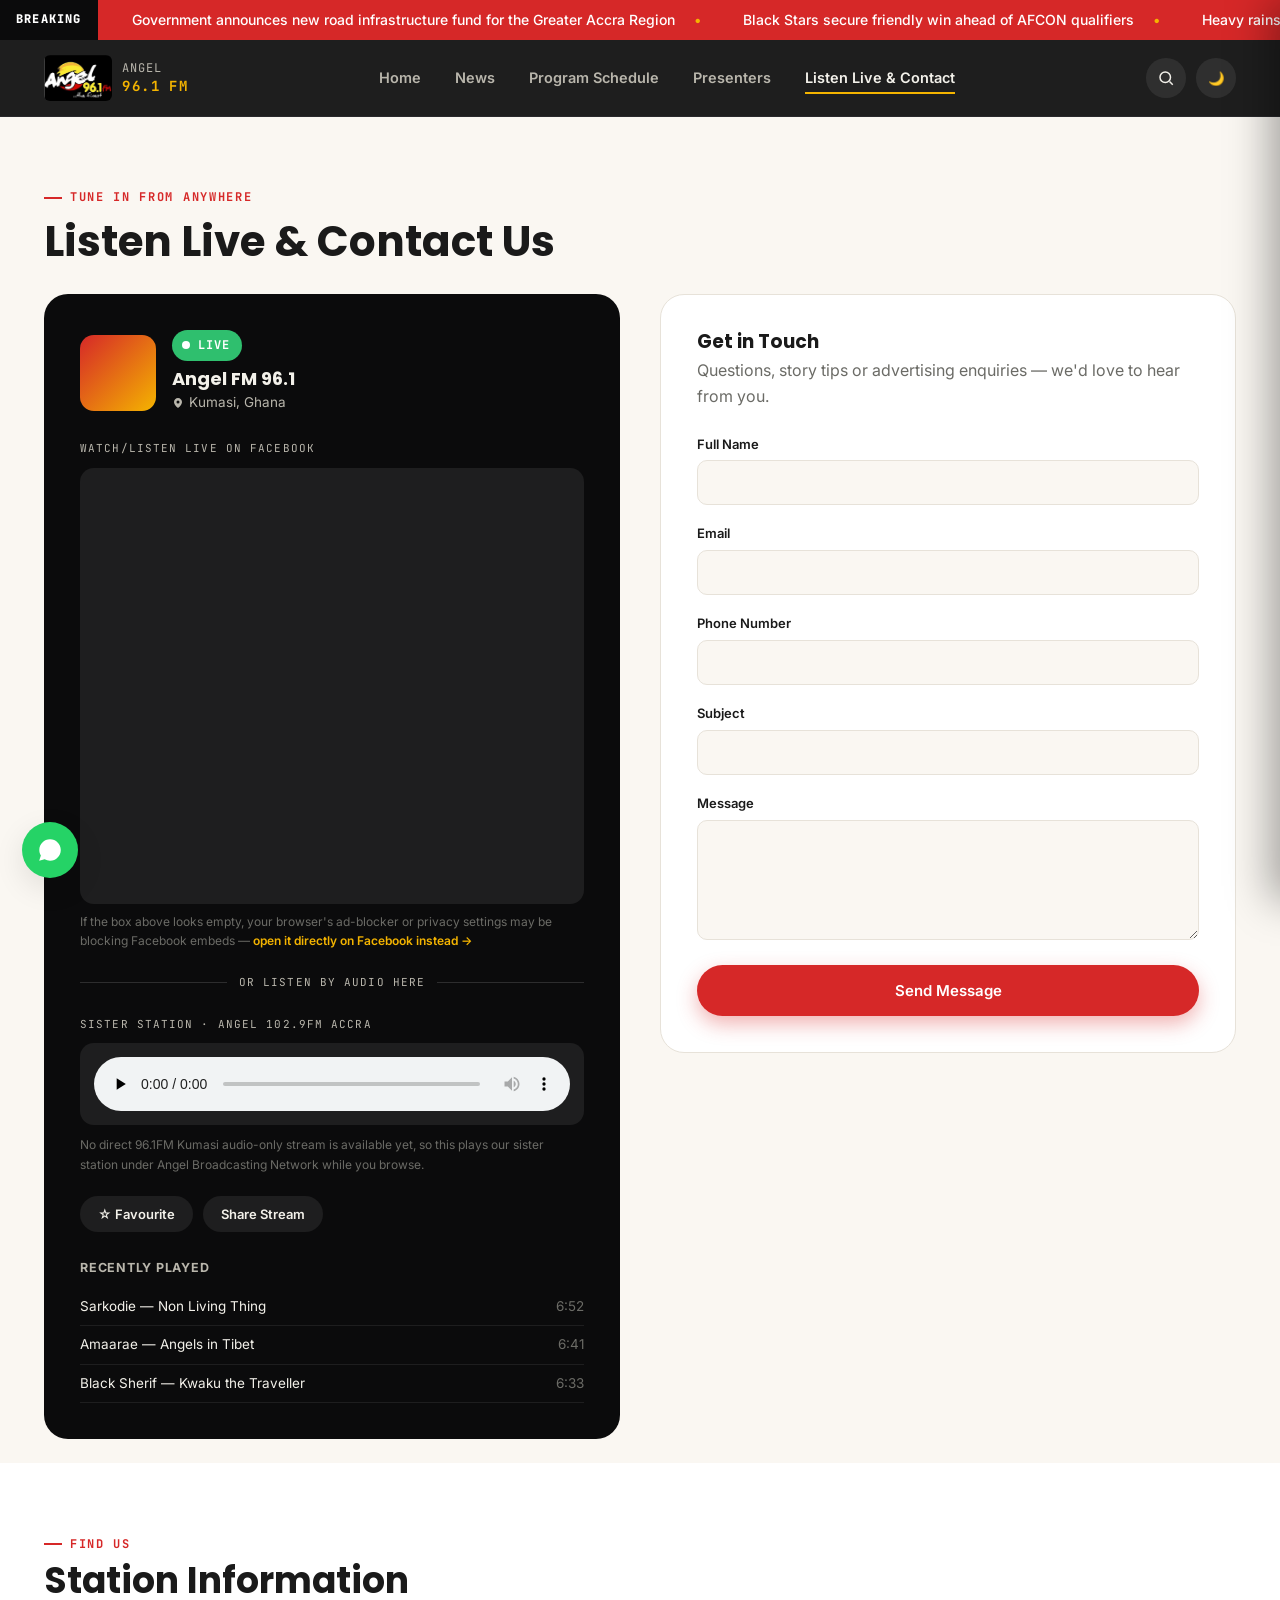
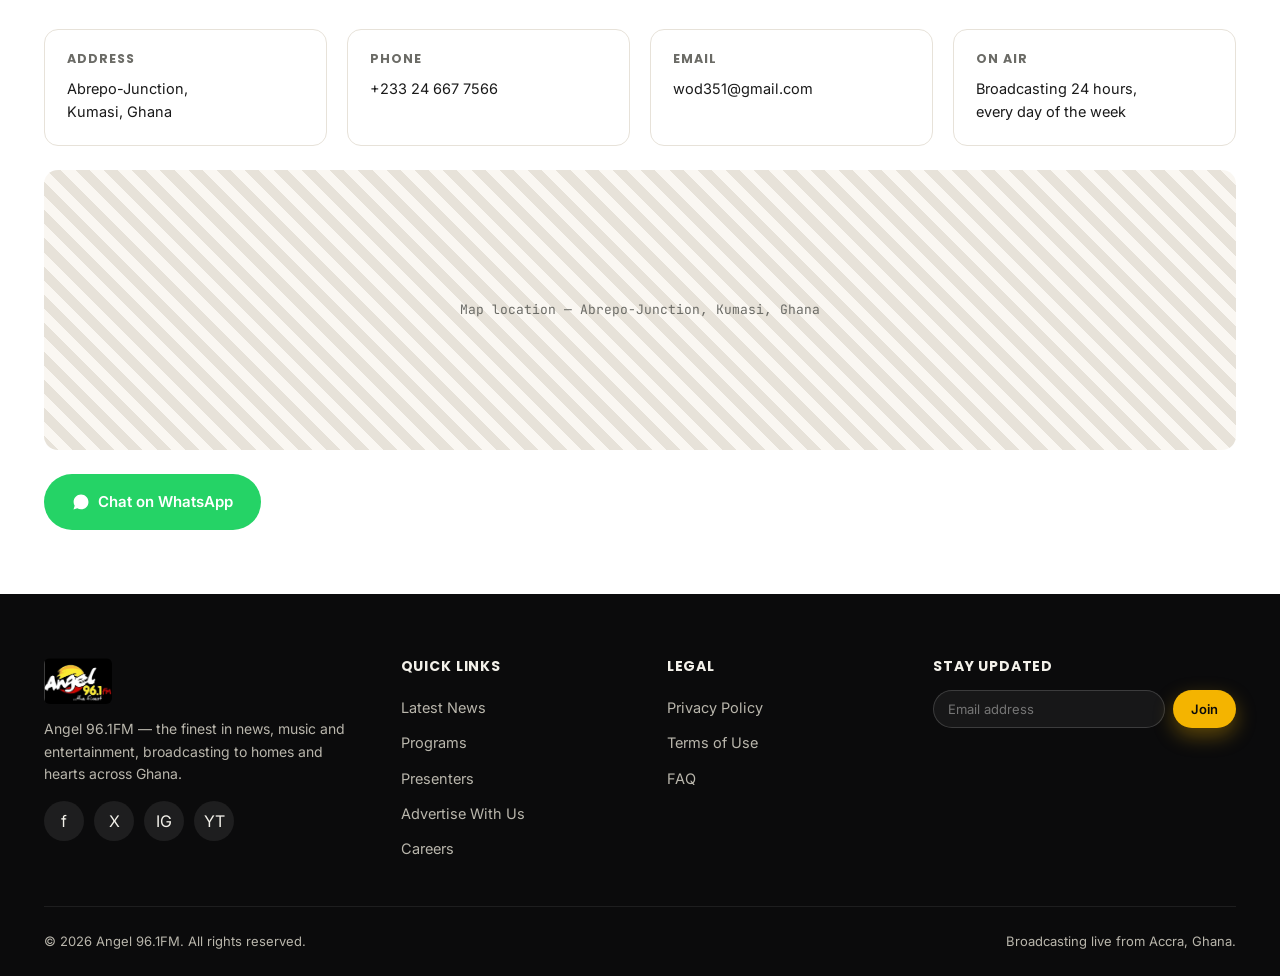
==== commit a714f744: "Update responsiveness" ====
--- a/listen.html
+++ b/listen.html
@@ -100,13 +100,19 @@
             </div>
           </div>
 
-          <a href="https://www.facebook.com/angelfmkumasi/live/" target="_blank" rel="noopener"
-             class="btn btn-facebook btn-block" style="margin-top:24px;position:relative;z-index:2;font-size:16px;padding:16px;">
-            <svg width="18" height="18" viewBox="0 0 24 24" fill="currentColor"><path d="M13 22v-9h3l1-4h-4V6.5c0-1.16.32-1.95 2-1.95h2V1.09C16.66 1.06 15.44 1 14 1c-2.9 0-4.9 1.77-4.9 5.02V9H6v4h3v9h4z"/></svg>
-            Watch Angel FM 96.1 Live on Facebook
-          </a>
-          <p class="text-muted" style="font-size:12px;margin-top:8px;position:relative;z-index:2;">
-            Opens in a new tab — Angel FM 96.1 Kumasi broadcasts live video and audio on their official Facebook page.
+          <span class="listen-option-label" style="margin-top:24px;">Watch/listen live on Facebook</span>
+          <div class="fb-embed-wrap" style="position:relative;z-index:2;border-radius:14px;overflow:hidden;background:rgba(255,255,255,.08);padding:8px;">
+            <iframe
+              src="https://www.facebook.com/plugins/page.php?href=https%3A%2F%2Fwww.facebook.com%2Fangelfmkumasi%2F&tabs=timeline&width=500&height=420&small_header=false&adapt_container_width=true&hide_cover=false&show_facepile=false"
+              width="100%" height="420" style="border:none;overflow:hidden;border-radius:10px;display:block;"
+              scrolling="no" frameborder="0" loading="lazy"
+              allow="autoplay; clipboard-write; encrypted-media; picture-in-picture; web-share"
+              title="Angel FM 96.1 Kumasi Facebook page">
+            </iframe>
+          </div>
+          <p class="text-muted" style="font-size:12px;margin:8px 0 0;position:relative;z-index:2;">
+            If the box above looks empty, your browser's ad-blocker or privacy settings may be blocking Facebook embeds —
+            <a href="https://www.facebook.com/angelfmkumasi/live/" target="_blank" rel="noopener" style="color:var(--gold);font-weight:600;">open it directly on Facebook instead →</a>
           </p>
 
           <div class="listen-divider">or listen by audio here</div>
--- a/css/style.css
+++ b/css/style.css
@@ -246,7 +246,7 @@
 }
 .card-body{ padding:18px 20px 20px; }
 .card-body h3{ font-size:18px; margin-bottom:8px; }
-.card-meta{ display:flex; gap:12px; font-size:12.5px; color:var(--text-muted); margin-top:12px; font-family:var(--font-mono); }
+.card-meta{ display:flex; gap:12px; font-size:12.5px; color:var(--text-muted); margin-top:12px; font-family:var(--font-mono); flex-wrap:wrap; }
 .card-desc{ color:var(--text-muted); font-size:14.5px; }
 .card-readmore{ display:inline-flex; align-items:center; gap:6px; margin-top:14px; font-weight:700; font-size:13.5px; color:var(--red); }
 .card-readmore svg{ transition:transform .2s var(--ease); }
@@ -278,4 +278,4 @@
 /* ---------- Utility ---------- */
 .hidden{ display:none !important; }
 .text-muted{ color:var(--text-muted); }
-.center{ text-align:center; }
+.center{ text-align:center; }
--- a/css/pages.css
+++ b/css/pages.css
@@ -29,6 +29,7 @@
 .hero-now{
   display:flex; align-items:center; gap:12px; margin:22px 0 28px; padding:12px 16px;
   background:rgba(255,255,255,.06); border:1px solid rgba(255,255,255,.1); border-radius:999px; width:fit-content;
+  flex-wrap:wrap;
 }
 .hero-now .eq{ height:16px; }
 .hero-now b{ font-weight:700; }
@@ -154,7 +155,7 @@
 .trend-rank{ font-family:var(--font-mono); font-weight:800; color:var(--red); font-size:18px; flex-shrink:0; }
 .trend-item h5{ font-size:14px; margin-bottom:4px; }
 
-.share-row{ display:flex; gap:10px; margin:26px 0; }
+.share-row{ display:flex; gap:10px; margin:26px 0; flex-wrap:wrap; }
 .share-row .icon-btn{ background:var(--cream); color:var(--text); border:1px solid var(--line); }
 
 .pagination{ display:flex; justify-content:center; gap:8px; margin-top:36px; }
@@ -221,7 +222,7 @@
 .modal-overlay.open .modal-box{ transform:translateY(0) scale(1); }
 .modal-close{ position:absolute; top:16px; right:16px; }
 .modal-box h3{ font-size:24px; margin:6px 0 4px; }
-.modal-meta{ display:flex; gap:16px; margin:14px 0; font-size:13.5px; color:var(--text-muted); font-family:var(--font-mono); }
+.modal-meta{ display:flex; gap:16px; margin:14px 0; font-size:13.5px; color:var(--text-muted); font-family:var(--font-mono); flex-wrap:wrap; }
 .modal-box p.desc{ color:var(--text-muted); margin-bottom:20px; }
 
 /* ============================================================
@@ -256,7 +257,7 @@
 
 .player-card{ background:var(--ink); color:var(--text-on-ink); border-radius:var(--radius-lg); padding:36px; position:relative; overflow:hidden; }
 .player-card::before{ content:""; position:absolute; top:-40%; right:-20%; width:380px; height:380px; border-radius:50%; background:radial-gradient(circle, rgba(244,180,0,.25), transparent 70%); }
-.player-top{ display:flex; align-items:center; gap:16px; position:relative; z-index:2; }
+.player-top{ display:flex; align-items:center; gap:16px; position:relative; z-index:2; flex-wrap:wrap; }
 .player-art-wrap{ position:relative; width:76px; height:76px; flex-shrink:0; display:flex; align-items:center; justify-content:center; }
 .signal-ring{
   position:absolute; inset:0; border-radius:50%; border:1.5px solid var(--gold); opacity:0;
@@ -326,4 +327,4 @@
   .schedule-item{ flex-wrap:wrap; gap:8px 18px; }
   .schedule-item-time{ flex:0 0 auto; }
   .schedule-item svg{ display:none; }
-}
+}
--- a/css/responsive.css
+++ b/css/responsive.css
@@ -18,7 +18,6 @@
   .hero-grid{ grid-template-columns:1fr; text-align:center; }
   .hero-grid .dial{ margin:0 auto; }
   .live-now-grid{ grid-template-columns:1fr; }
-  .schedule-table{ font-size:13px; }
   .news-layout{ grid-template-columns:1fr; }
   .footer-grid{ grid-template-columns:1fr 1fr; row-gap:32px; }
   .listen-split{ grid-template-columns:1fr; }
@@ -34,11 +33,34 @@
   section{ padding:44px 0; }
   .footer-grid{ grid-template-columns:1fr; }
   .footer-bottom{ flex-direction:column; align-items:flex-start; }
-  .sticky-listen{ display:block; }
-  .schedule-scroll{ overflow-x:auto; -webkit-overflow-scrolling:touch; }
-  .schedule-table{ min-width:820px; }
+  .sticky-listen{ display:block; padding-bottom:calc(12px + env(safe-area-inset-bottom)); }
   .stat-row{ flex-wrap:wrap; }
   .presenter-grid{ grid-template-columns:1fr 1fr; }
+  .schedule-item{ flex-wrap:wrap; gap:8px 18px; }
+  .schedule-item-time{ flex:0 0 auto; }
+  .schedule-item svg{ display:none; }
+
+  /* Desktop padding is too generous on a phone screen — tighten it up */
+  .hero{ padding:48px 0 64px; }
+  .live-now{ padding:26px 20px; }
+  .newsletter-block{ padding:28px 22px; }
+  .presenter-featured{ padding:24px 20px; }
+  .contact-form{ padding:24px 20px; }
+  .player-card{ padding:24px 20px; }
+  .modal-box{ padding:24px 20px; }
+  .featured-story-content{ padding:24px 20px; }
+  .featured-story{ min-height:320px; }
+  .ad-banner{ padding:20px; }
+
+  /* Ad slot: give room for the brand mark + copy + CTA to actually fit */
+  .ad-slide{ padding:18px 20px; gap:14px; }
+  .ad-slot{ min-height:150px; }
+  .ad-sidebar-slot{ min-height:280px; }
+
+  /* Raise floating buttons above the sticky Listen Live bar so they don't overlap it */
+  body:has(.sticky-listen) .back-to-top{ bottom:84px; }
+
+  .gallery-strip{ grid-template-columns:repeat(2,1fr); }
 }
 
 /* ----- Small Mobile ----- */
@@ -51,9 +73,22 @@
   .btn{ width:100%; }
   .hero-ctas{ flex-direction:column; width:100%; }
   .audio-controls{ flex-wrap:wrap; }
+
+  /* Stack ad slide content instead of squeezing brand mark + copy + button in one row */
+  .ad-slide{ flex-wrap:wrap; padding:16px 18px; gap:8px 12px; }
+  .ad-brand-mark{ width:42px; height:42px; font-size:15px; }
+  .ad-copy{ flex:1 1 auto; min-width:0; }
+  .ad-copy h4{ font-size:15px; }
+  .ad-copy p{ font-size:12px; }
+  .ad-slide .btn{ flex:0 0 100%; margin-top:2px; }
+  .ad-slot{ min-height:190px; }
+
+  .gallery-strip{ grid-template-columns:repeat(2,1fr); }
+  .fb-embed-wrap iframe{ height:340px; }
+  .schedule-grid-table{ min-width:680px; }
 }
 
 /* Touch-friendly tap targets everywhere */
 @media (hover:none){
   .btn, .icon-btn, .main-nav a, .mobile-nav a{ min-height:44px; }
-}
+}
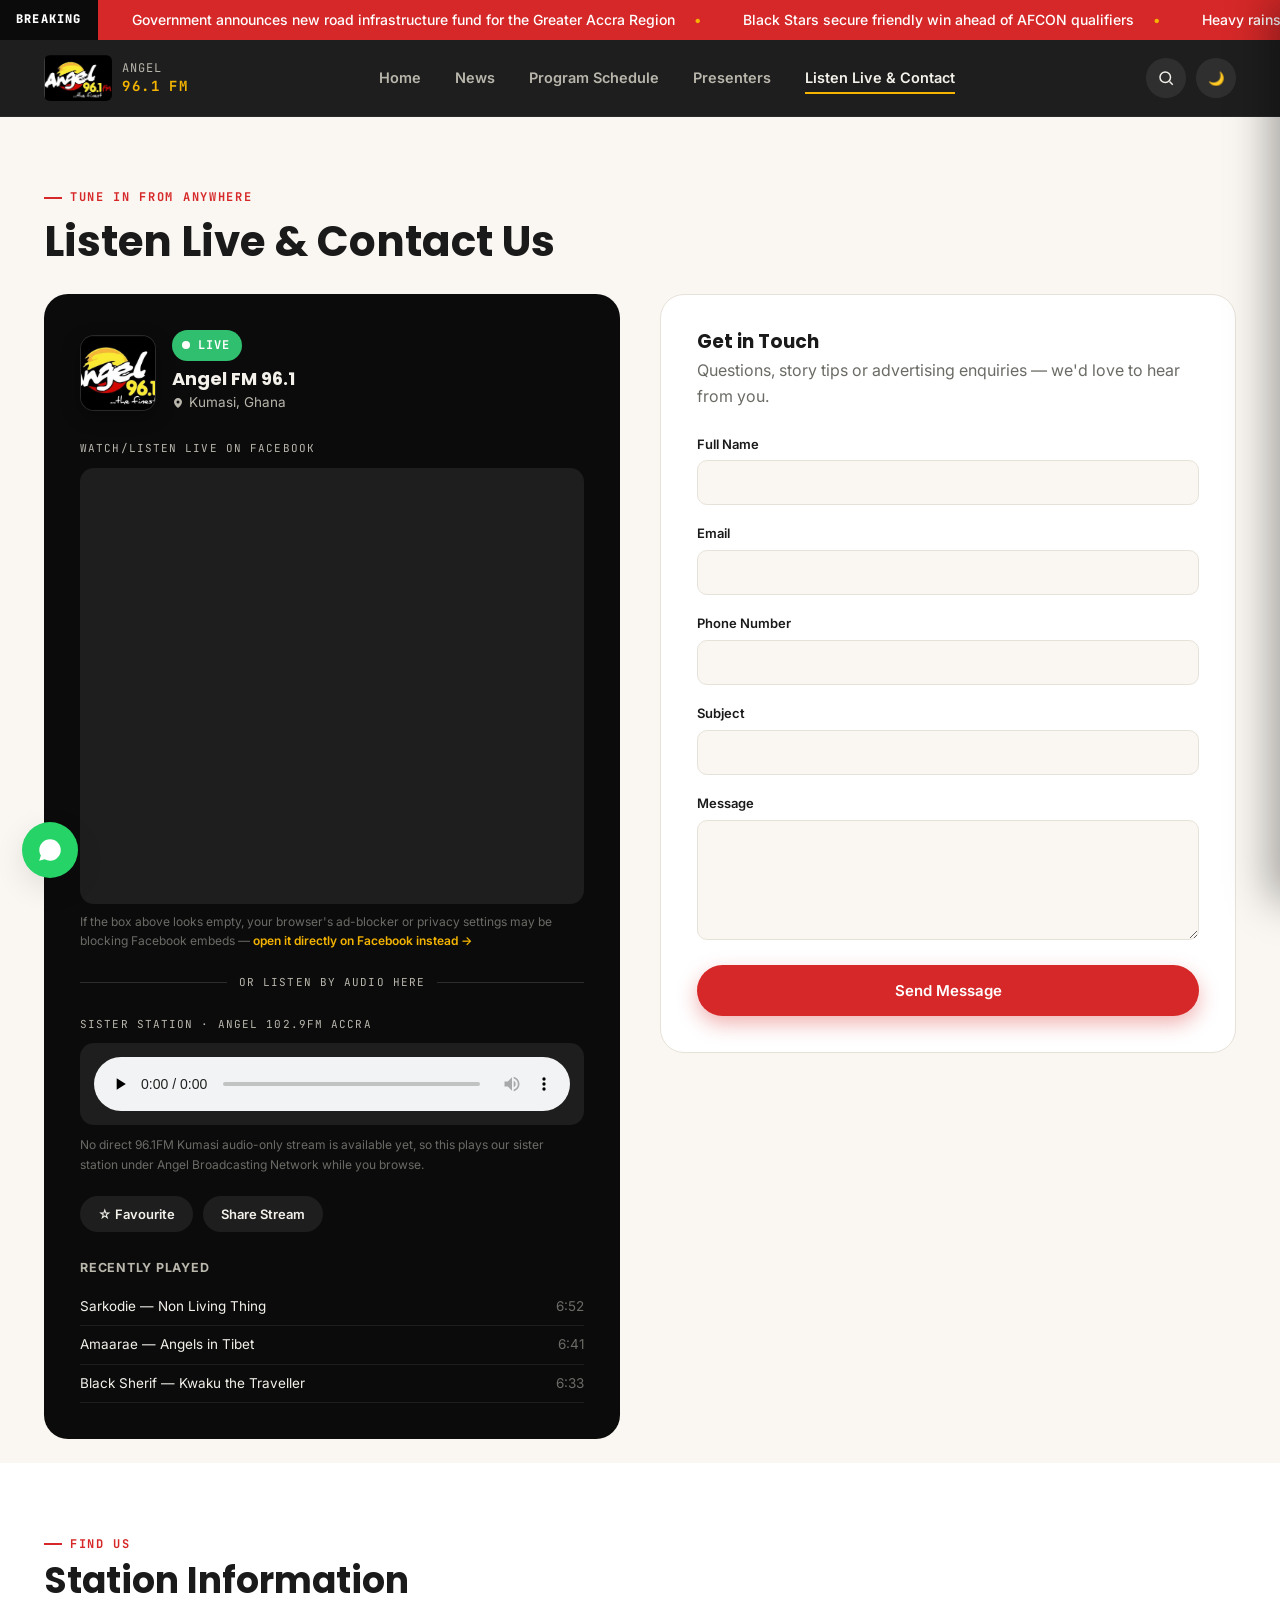
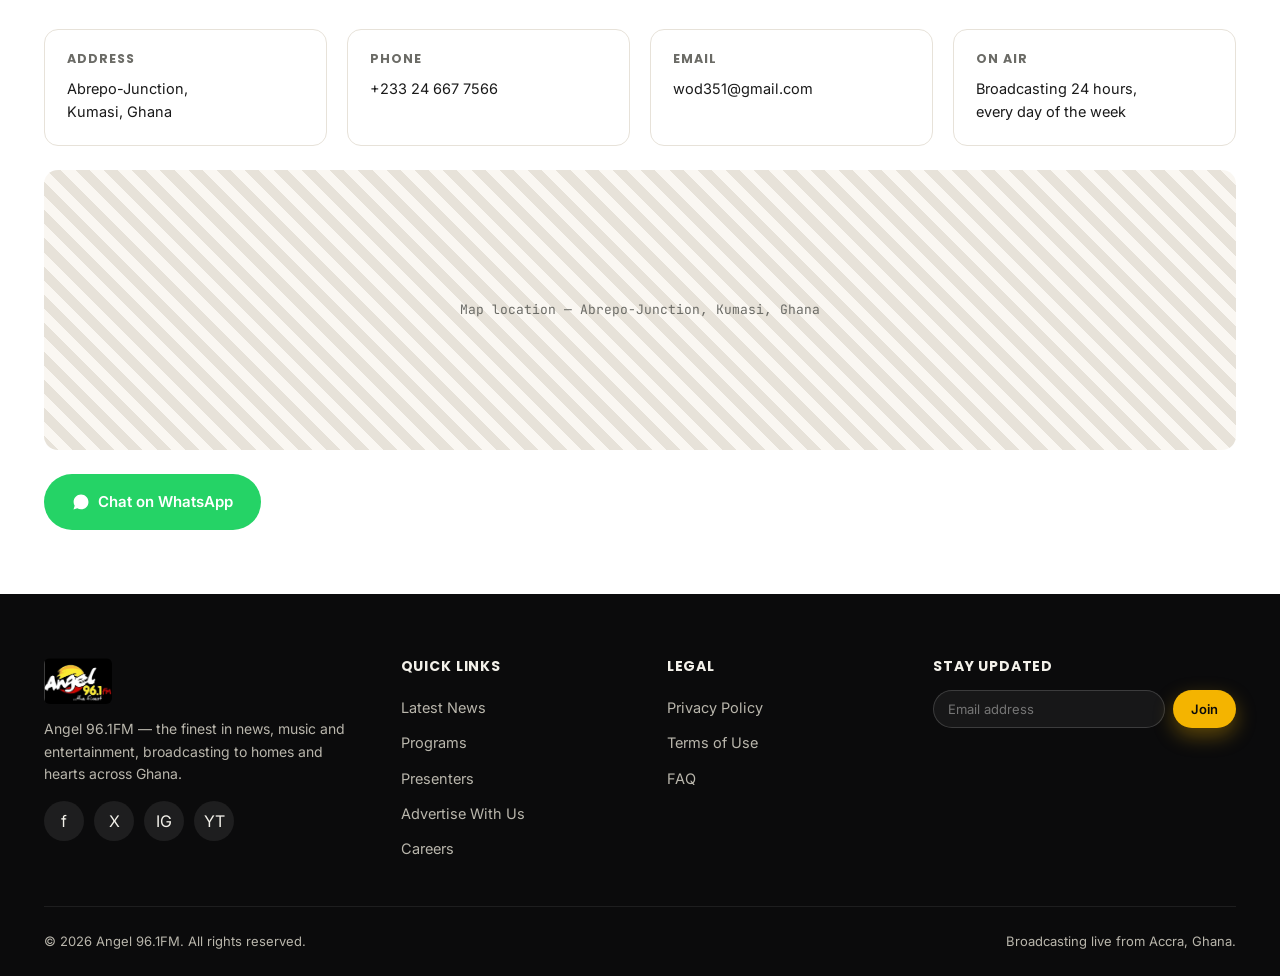
==== commit 66b695a1: "Update ads" ====
--- a/listen.html
+++ b/listen.html
@@ -88,7 +88,9 @@
               <span class="signal-ring" aria-hidden="true"></span>
               <span class="signal-ring r2" aria-hidden="true"></span>
               <span class="signal-ring r3" aria-hidden="true"></span>
-              <div class="player-art floaty" aria-hidden="true"></div>
+              <div class="player-art floaty" aria-hidden="true">
+                <img src="images/logo.jpg" alt="" />
+              </div>
             </div>
             <div class="player-track">
               <span class="live-badge"><span class="live-dot"></span>LIVE</span>
--- a/css/style.css
+++ b/css/style.css
@@ -240,6 +240,14 @@
 .card-media{ position:relative; aspect-ratio:16/10; overflow:hidden; background:#ddd; }
 .card-media img{ width:100%; height:100%; object-fit:cover; transition:transform .5s var(--ease); }
 .card:hover .card-media img{ transform:scale(1.08); }
+.card-media.img-fallback{
+  background:linear-gradient(135deg,var(--ink) 0%,#2a2a2e 100%);
+  display:flex; align-items:center; justify-content:center;
+}
+.card-media.img-fallback::after{
+  content:"96.1FM"; font-family:var(--font-mono); font-weight:800; font-size:15px; letter-spacing:.08em;
+  color:rgba(244,180,0,.45);
+}
 .card-cat{
   position:absolute; top:12px; left:12px; background:var(--red); color:#fff; font-size:11px; font-weight:700;
   letter-spacing:.06em; text-transform:uppercase; padding:5px 10px; border-radius:999px;
@@ -264,6 +272,14 @@
 .reveal{ opacity:0; transform:translateY(24px); transition:opacity .7s var(--ease), transform .7s var(--ease); }
 .reveal.in{ opacity:1; transform:translateY(0); }
 
+/* Staggered cascade for card grids — each card reveals slightly after the previous one */
+.grid-3 .card:nth-child(1), .grid-4 .card:nth-child(1), .latest-news-grid .card:nth-child(1), .presenter-grid .presenter-card:nth-child(1){ transition-delay:0s; }
+.grid-3 .card:nth-child(2), .grid-4 .card:nth-child(2), .latest-news-grid .card:nth-child(2), .presenter-grid .presenter-card:nth-child(2){ transition-delay:.08s; }
+.grid-3 .card:nth-child(3), .grid-4 .card:nth-child(3), .latest-news-grid .card:nth-child(3), .presenter-grid .presenter-card:nth-child(3){ transition-delay:.16s; }
+.grid-3 .card:nth-child(4), .grid-4 .card:nth-child(4), .latest-news-grid .card:nth-child(4), .presenter-grid .presenter-card:nth-child(4){ transition-delay:.24s; }
+.grid-3 .card:nth-child(5), .presenter-grid .presenter-card:nth-child(5){ transition-delay:.32s; }
+.grid-3 .card:nth-child(6), .presenter-grid .presenter-card:nth-child(6){ transition-delay:.4s; }
+
 /* ---------- Frequency dial signature element ---------- */
 .dial{
   position:relative; width:180px; height:180px; border-radius:50%;
@@ -278,4 +294,4 @@
 /* ---------- Utility ---------- */
 .hidden{ display:none !important; }
 .text-muted{ color:var(--text-muted); }
-.center{ text-align:center; }+.center{ text-align:center; }
--- a/css/pages.css
+++ b/css/pages.css
@@ -56,7 +56,12 @@
 /* ---------- Live Now ---------- */
 .live-now{ background:linear-gradient(135deg, var(--ink) 0%, #1c1c1f 100%); color:var(--text-on-ink); border-radius:var(--radius-lg); padding:40px; }
 .live-now-grid{ display:grid; grid-template-columns:auto 1fr auto; gap:32px; align-items:center; }
-.live-now-art{ width:110px; height:110px; border-radius:var(--radius-md); background:linear-gradient(135deg,var(--red),var(--gold)); display:flex; align-items:center; justify-content:center; }
+.live-now-art{
+  width:110px; height:110px; border-radius:var(--radius-md); background:var(--ink); flex-shrink:0;
+  display:flex; align-items:center; justify-content:center; overflow:hidden;
+  border:1px solid rgba(255,255,255,.12); box-shadow:0 6px 18px rgba(0,0,0,.35);
+}
+.live-now-art img{ width:100%; height:100%; object-fit:cover; }
 .live-now-info .show-name{ font-size:24px; margin:10px 0 4px; }
 .live-now-info .host{ color:var(--text-on-ink-muted); font-size:14.5px; }
 .live-now-stats{ display:flex; gap:28px; align-items:center; }
@@ -74,8 +79,9 @@
 /* ---------- Ad slot carousel (placeholder sponsor creative) ---------- */
 .ad-slot{
   position:relative; border-radius:var(--radius-md); overflow:hidden; min-height:120px;
-  display:flex; align-items:center; box-shadow:var(--shadow-sm);
-}
+  display:flex; align-items:center; box-shadow:var(--shadow-md); border:1px solid var(--line);
+}
+.ad-slot::before{ content:""; position:absolute; top:0; left:0; right:0; height:3px; background:linear-gradient(90deg,var(--gold),var(--red)); z-index:3; }
 .ad-slot.ad-sidebar-slot{ min-height:280px; flex-direction:column; justify-content:center; text-align:center; padding:28px 22px; }
 .ad-slot-label{
   position:absolute; top:10px; left:10px; font-family:var(--font-mono); font-size:9.5px; letter-spacing:.1em;
@@ -89,9 +95,10 @@
 .ad-sidebar-slot .ad-slide{ flex-direction:column; justify-content:center; text-align:center; padding:28px 22px; }
 .ad-brand-mark{
   width:56px; height:56px; border-radius:14px; display:flex; align-items:center; justify-content:center;
-  font-family:var(--font-display); font-weight:800; font-size:20px; flex-shrink:0; color:#fff;
-}
-.ad-sidebar-slot .ad-brand-mark{ width:64px; height:64px; margin-bottom:14px; font-size:22px; }
+  flex-shrink:0; background:#fff; padding:8px; box-shadow:0 2px 8px rgba(0,0,0,.15); overflow:hidden;
+}
+.ad-brand-mark img{ width:100%; height:100%; object-fit:contain; }
+.ad-sidebar-slot .ad-brand-mark{ width:72px; height:72px; margin-bottom:14px; padding:10px; }
 .ad-copy{ flex:1; min-width:0; }
 .ad-copy .ad-tag{ font-family:var(--font-mono); font-size:10.5px; letter-spacing:.1em; text-transform:uppercase; opacity:.75; }
 .ad-copy h4{ font-size:17px; margin:4px 0 4px; }
@@ -101,17 +108,12 @@
 .ad-dots button{ width:6px; height:6px; border-radius:50%; background:rgba(255,255,255,.5); border:none; padding:0; }
 .ad-dots button.active{ background:#fff; width:16px; border-radius:4px; transition:width .3s var(--ease); }
 
-/* Brand palettes — used only as mockup placeholders for local sponsor slots */
+/* Brand background colors — real logos supplied by the site owner sit in a
+   white badge on top, so these just set the surrounding card color per brand */
 .ad-adonko{ background:linear-gradient(120deg,#7a1220,#b3182b); color:#fff; }
-.ad-adonko .ad-brand-mark{ background:#f4c430; color:#7a1220; }
 .ad-mtn{ background:linear-gradient(120deg,#ffcb05,#ffe066); color:#1a1a1a; }
-.ad-mtn .ad-brand-mark{ background:#1a1a1a; color:#ffcb05; }
-.ad-telecel{ background:linear-gradient(120deg,#8a1538,#c41e4f); color:#fff; }
-.ad-telecel .ad-brand-mark{ background:#fff; color:#8a1538; }
 .ad-kasapreko{ background:linear-gradient(120deg,#0b3d2e,#146b4f); color:#fff; }
-.ad-kasapreko .ad-brand-mark{ background:#f4c430; color:#0b3d2e; }
-.ad-voltic{ background:linear-gradient(120deg,#004c97,#0077c8); color:#fff; }
-.ad-voltic .ad-brand-mark{ background:#fff; color:#004c97; }
+.ad-taabea{ background:linear-gradient(120deg,#4a2c14,#8a5a2b); color:#fff; }
 
 /* ---------- Newsletter ---------- */
 .newsletter-block{
@@ -143,6 +145,7 @@
 .cat-btn.active{ background:var(--red); color:#fff; border-color:var(--red); }
 
 .news-layout{ display:grid; grid-template-columns:2fr 1fr; gap:40px; align-items:start; }
+.latest-news-grid{ display:grid; grid-template-columns:repeat(2,1fr); gap:24px; }
 .article-row{ display:grid; grid-template-columns:220px 1fr; gap:20px; padding:20px 0; border-bottom:1px solid var(--line); }
 .article-row .card-media{ border-radius:var(--radius-sm); aspect-ratio:4/3; }
 .article-row h3{ font-size:19px; margin-bottom:6px; }
@@ -269,7 +272,11 @@
   0%{ transform:scale(.9); opacity:.7; }
   100%{ transform:scale(1.9); opacity:0; }
 }
-.player-art{ width:76px; height:76px; border-radius:14px; background:linear-gradient(135deg,var(--red),var(--gold)); flex-shrink:0; position:relative; z-index:2; }
+.player-art{
+  width:76px; height:76px; border-radius:14px; background:var(--ink); flex-shrink:0; position:relative; z-index:2;
+  overflow:hidden; border:1px solid rgba(255,255,255,.12); box-shadow:0 6px 18px rgba(0,0,0,.35);
+}
+.player-art img{ width:100%; height:100%; object-fit:cover; }
 .player-location{ display:inline-flex; align-items:center; gap:5px; }
 .player-track h4{ font-size:18px; }
 .player-track p{ color:var(--text-on-ink-muted); font-size:13.5px; margin-top:2px; }
@@ -327,4 +334,4 @@
   .schedule-item{ flex-wrap:wrap; gap:8px 18px; }
   .schedule-item-time{ flex:0 0 auto; }
   .schedule-item svg{ display:none; }
-}+}
--- a/css/responsive.css
+++ b/css/responsive.css
@@ -22,13 +22,14 @@
   .footer-grid{ grid-template-columns:1fr 1fr; row-gap:32px; }
   .listen-split{ grid-template-columns:1fr; }
   .presenter-featured{ grid-template-columns:1fr; }
+  .grid-3, .grid-4, .latest-news-grid{ grid-template-columns:repeat(2,1fr); }
 }
 
 /* ----- Mobile ----- */
 @media (max-width:767px){
   :root{ --header-h:66px; }
   .brand-text{ display:none; }
-  .grid-3, .grid-4{ grid-template-columns:1fr 1fr; }
+  .grid-3, .grid-4, .latest-news-grid{ grid-template-columns:1fr; }
   .section-head{ flex-direction:column; align-items:flex-start; }
   section{ padding:44px 0; }
   .footer-grid{ grid-template-columns:1fr; }
@@ -65,7 +66,7 @@
 
 /* ----- Small Mobile ----- */
 @media (max-width:479px){
-  .grid-3, .grid-4, .presenter-grid{ grid-template-columns:1fr; }
+  .grid-3, .grid-4, .presenter-grid, .latest-news-grid{ grid-template-columns:1fr; }
   .hero h1{ font-size:34px; }
   .container{ padding:0 16px; }
   .dial{ width:140px; height:140px; }
